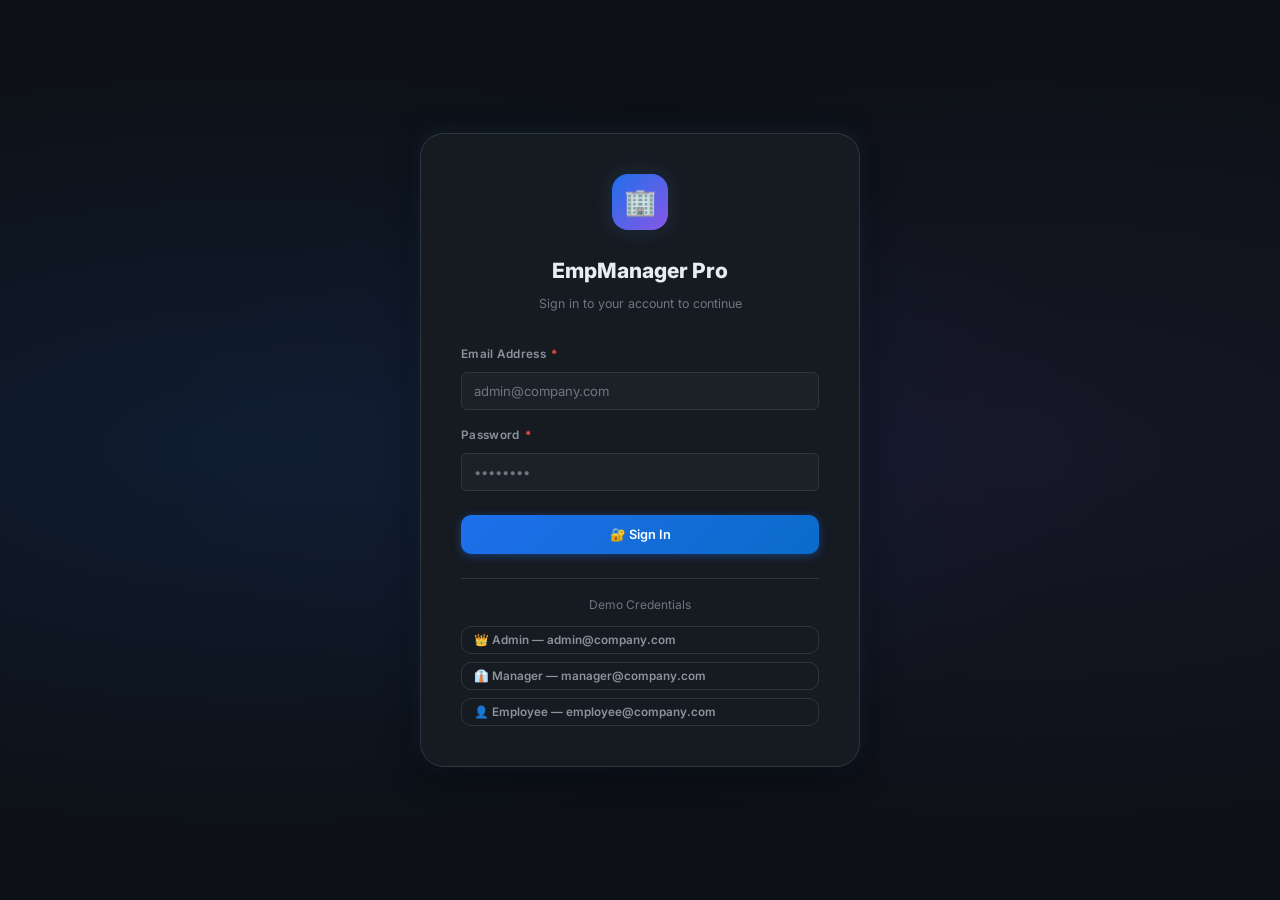
==== frontend/index.html @ c2173268 "feat: complete Employee Management System full-stack solution" ====
<!DOCTYPE html>
<html lang="en">
<head>
  <meta charset="UTF-8">
  <meta name="viewport" content="width=device-width, initial-scale=1.0">
  <title>Dashboard — EmpManager Pro</title>
  <meta name="description" content="EmpManager Pro Dashboard — Employee statistics and quick actions.">
  <link rel="stylesheet" href="css/style.css">
</head>
<body>
<div class="app-shell">

  <!-- ── Sidebar ───────────────────────────────────────────────── -->
  <aside class="sidebar" id="sidebar">
    <div class="sidebar-brand">
      <div class="brand-icon">🏢</div>
      <div class="brand-text">
        <div class="brand-name">EmpManager Pro</div>
        <div class="brand-sub">Management System</div>
      </div>
    </div>

    <nav class="sidebar-nav">
      <div class="nav-section-label">Main</div>
      <a class="nav-item" data-page="dashboard" href="index.html">
        <span class="nav-icon">📊</span> Dashboard
      </a>
      <a class="nav-item" data-page="employees" href="employees.html">
        <span class="nav-icon">👥</span> Employees
      </a>
      <a class="nav-item manager-only" data-page="transfers" href="transfers.html">
        <span class="nav-icon">🔄</span> Transfers
      </a>
    </nav>

    <div class="sidebar-footer">
      <div class="user-card">
        <div class="user-avatar" id="sidebar-avatar">A</div>
        <div class="user-info">
          <div class="user-name" id="sidebar-user-name">Loading…</div>
          <div class="user-role" id="sidebar-user-role">—</div>
        </div>
        <button class="btn-logout" onclick="Auth.logout()" title="Logout">⏻</button>
      </div>
    </div>
  </aside>

  <!-- ── Main ──────────────────────────────────────────────────── -->
  <main class="main-content">
    <header class="topbar">
      <div>
        <div class="topbar-title">Dashboard</div>
        <div class="topbar-breadcrumb">Welcome back</div>
      </div>
      <div class="topbar-search">
        <span class="search-icon">🔍</span>
        <input type="search" id="topbar-search-input" placeholder="Quick search employees…"
               onkeypress="if(event.key==='Enter'){window.location.href='employees.html?q='+this.value}">
      </div>
    </header>

    <div class="page-content">
      <div class="page-header">
        <div>
          <h1>Welcome to EmpManager Pro</h1>
          <div class="subtitle" id="dash-welcome-sub">Overview of your workforce</div>
        </div>
        <a href="employees.html" class="btn btn-primary manager-only" id="btn-add-from-dash">
          ➕ Add Employee
        </a>
      </div>

      <!-- Stats -->
      <div class="stats-grid" id="stats-grid">
        <div class="stat-card">
          <div class="stat-icon blue">👥</div>
          <div class="stat-info">
            <div class="stat-value" id="ds-total">—</div>
            <div class="stat-label">Total Employees</div>
          </div>
        </div>
        <div class="stat-card">
          <div class="stat-icon green">✅</div>
          <div class="stat-info">
            <div class="stat-value" id="ds-active">—</div>
            <div class="stat-label">Active</div>
          </div>
        </div>
        <div class="stat-card">
          <div class="stat-icon orange">⛔</div>
          <div class="stat-info">
            <div class="stat-value" id="ds-inactive">—</div>
            <div class="stat-label">Inactive</div>
          </div>
        </div>
        <div class="stat-card">
          <div class="stat-icon purple">🏢</div>
          <div class="stat-info">
            <div class="stat-value" id="ds-depts">—</div>
            <div class="stat-label">Departments</div>
          </div>
        </div>
      </div>

      <!-- Quick Actions -->
      <div class="card mt-6">
        <div class="card-header"><h2>🚀 Quick Actions</h2></div>
        <div class="card-body">
          <div style="display:flex;gap:12px;flex-wrap:wrap">
            <a href="employees.html" class="btn btn-outline">👥 View All Employees</a>
            <a href="employees.html" class="btn btn-outline manager-only">➕ Add Employee</a>
            <a href="transfers.html" class="btn btn-outline manager-only">🔄 Department Transfers</a>
          </div>
        </div>
      </div>

      <!-- Recent employees -->
      <div class="card mt-6">
        <div class="card-header">
          <h2>🕐 Recent Employees</h2>
          <a href="employees.html" class="btn btn-ghost btn-sm">View All →</a>
        </div>
        <div class="table-wrapper">
          <table>
            <thead>
              <tr>
                <th>Code</th><th>Name</th><th>Department</th><th>Role</th><th>Status</th>
              </tr>
            </thead>
            <tbody id="recent-tbody">
              <tr><td colspan="5"><div class="empty-state"><div class="spinner"></div></div></td></tr>
            </tbody>
          </table>
        </div>
      </div>
    </div>
  </main>
</div>

<script src="js/config.js"></script>
<script src="js/auth.js"></script>
<script src="js/api.js"></script>
<script src="js/utils.js"></script>
<script>
  Auth.requireAuth();
  renderSidebarUser();
  setActiveNav('dashboard');

  // Hide manager-only elements
  if (!Auth.isManager()) qsa('.manager-only').forEach(el => el.classList.add('hidden'));

  const user = Auth.getUser();
  const sub  = document.getElementById('dash-welcome-sub');
  if (sub && user) sub.textContent = `Logged in as ${user.role} · ${user.email}`;

  async function loadDashboard() {
    try {
      const [totalRes, activeRes, inactiveRes, deptsRes] = await Promise.all([
        EmployeeApi.getAll({ pageSize: 5, pageNumber: 1, sortBy: 'EmployeeId', sortDirection: 'DESC' }),
        EmployeeApi.getAll({ pageSize: 1, pageNumber: 1, status: 'Active' }),
        EmployeeApi.getAll({ pageSize: 1, pageNumber: 1, status: 'Inactive' }),
        DeptApi.getAll(),
      ]);

      document.getElementById('ds-total').textContent   = totalRes.data.totalCount;
      document.getElementById('ds-active').textContent  = activeRes.data.totalCount;
      document.getElementById('ds-inactive').textContent= inactiveRes.data.totalCount;
      document.getElementById('ds-depts').textContent   = deptsRes.data.length;

      const tbody = document.getElementById('recent-tbody');
      tbody.innerHTML = totalRes.data.data.map(e => `
        <tr>
          <td><span class="emp-code-link" onclick="window.location='employees.html'">${e.employeeCode}</span></td>
          <td class="fw-600">${e.fullName}</td>
          <td>${e.departmentName}</td>
          <td>${e.roleName}</td>
          <td><span class="badge badge-${e.employeeStatus.toLowerCase()}"><span class="badge-dot"></span>${e.employeeStatus}</span></td>
        </tr>`).join('') || '<tr><td colspan="5"><div class="empty-state"><p>No employees found</p></div></td></tr>';
    } catch (err) {
      Toast.error('Dashboard load failed', err.message);
    }
  }

  loadDashboard();
</script>
</body>
</html>
---- frontend/css/style.css ----
/* ============================================================
   Employee Management System — Design System CSS
   ============================================================ */

@import url('https://fonts.googleapis.com/css2?family=Inter:wght@300;400;500;600;700;800&display=swap');

/* ─── CSS Custom Properties ──────────────────────────────── */
:root {
  /* Colors */
  --clr-bg:          #0d1117;
  --clr-surface:     #161b22;
  --clr-surface-2:   #1c2128;
  --clr-surface-3:   #21262d;
  --clr-border:      #30363d;
  --clr-border-2:    #3d444d;

  --clr-primary:     #58a6ff;
  --clr-primary-dim: #1f6feb;
  --clr-primary-bg:  #0d2c57;

  --clr-accent:      #bc8cff;
  --clr-accent-dim:  #8957e5;

  --clr-success:     #3fb950;
  --clr-success-bg:  #0d3320;
  --clr-warning:     #d29922;
  --clr-warning-bg:  #341a00;
  --clr-danger:      #f85149;
  --clr-danger-bg:   #3a0e0e;
  --clr-info:        #79c0ff;

  --clr-text-1:      #e6edf3;
  --clr-text-2:      #8b949e;
  --clr-text-3:      #6e7681;

  /* Sidebar */
  --sidebar-w: 260px;

  /* Spacing */
  --sp-1: 4px; --sp-2: 8px; --sp-3: 12px; --sp-4: 16px;
  --sp-5: 20px; --sp-6: 24px; --sp-8: 32px; --sp-10: 40px;

  /* Border radius */
  --r-sm: 6px; --r-md: 10px; --r-lg: 16px; --r-xl: 24px;

  /* Shadows */
  --shadow-sm: 0 1px 3px rgba(0,0,0,.4);
  --shadow-md: 0 4px 12px rgba(0,0,0,.5);
  --shadow-lg: 0 8px 32px rgba(0,0,0,.6);
  --shadow-glow-primary: 0 0 20px rgba(88,166,255,.15);
  --shadow-glow-accent:  0 0 20px rgba(188,140,255,.15);

  /* Transitions */
  --t-fast:   150ms ease;
  --t-normal: 250ms ease;
  --t-slow:   400ms cubic-bezier(.4,0,.2,1);
}

/* ─── Reset ──────────────────────────────────────────────── */
*, *::before, *::after { box-sizing: border-box; margin: 0; padding: 0; }

html { font-size: 15px; scroll-behavior: smooth; }

body {
  font-family: 'Inter', system-ui, sans-serif;
  background: var(--clr-bg);
  color: var(--clr-text-1);
  line-height: 1.6;
  -webkit-font-smoothing: antialiased;
  min-height: 100vh;
}

a { color: var(--clr-primary); text-decoration: none; transition: color var(--t-fast); }
a:hover { color: var(--clr-info); }

button { font-family: inherit; cursor: pointer; border: none; outline: none; }

input, select, textarea {
  font-family: inherit;
  font-size: 0.9rem;
  outline: none;
  border: none;
}

img { max-width: 100%; display: block; }

/* ─── Scrollbar ───────────────────────────────────────────── */
::-webkit-scrollbar { width: 6px; height: 6px; }
::-webkit-scrollbar-track { background: var(--clr-surface); }
::-webkit-scrollbar-thumb { background: var(--clr-border-2); border-radius: 99px; }
::-webkit-scrollbar-thumb:hover { background: var(--clr-text-3); }

/* ─── App Shell ───────────────────────────────────────────── */
.app-shell {
  display: flex;
  min-height: 100vh;
}

/* ─── Sidebar ─────────────────────────────────────────────── */
.sidebar {
  width: var(--sidebar-w);
  background: var(--clr-surface);
  border-right: 1px solid var(--clr-border);
  display: flex;
  flex-direction: column;
  position: fixed;
  top: 0; left: 0;
  height: 100vh;
  z-index: 100;
  transition: transform var(--t-slow);
  overflow-y: auto;
}

.sidebar-brand {
  padding: var(--sp-6);
  border-bottom: 1px solid var(--clr-border);
  display: flex;
  align-items: center;
  gap: var(--sp-3);
}

.sidebar-brand .brand-icon {
  width: 40px; height: 40px;
  background: linear-gradient(135deg, var(--clr-primary-dim), var(--clr-accent-dim));
  border-radius: var(--r-md);
  display: grid; place-items: center;
  font-size: 1.25rem;
  flex-shrink: 0;
  box-shadow: var(--shadow-glow-primary);
}

.sidebar-brand .brand-text { line-height: 1.2; }
.sidebar-brand .brand-name {
  font-weight: 700; font-size: 0.95rem;
  color: var(--clr-text-1);
}
.sidebar-brand .brand-sub {
  font-size: 0.7rem; color: var(--clr-text-3);
  letter-spacing: .5px; text-transform: uppercase;
}

.sidebar-nav { flex: 1; padding: var(--sp-4) 0; }

.nav-section-label {
  padding: var(--sp-3) var(--sp-6) var(--sp-2);
  font-size: 0.65rem;
  font-weight: 600;
  letter-spacing: 1px;
  text-transform: uppercase;
  color: var(--clr-text-3);
}

.nav-item {
  display: flex;
  align-items: center;
  gap: var(--sp-3);
  padding: var(--sp-3) var(--sp-6);
  color: var(--clr-text-2);
  font-size: 0.875rem;
  font-weight: 500;
  transition: all var(--t-fast);
  cursor: pointer;
  position: relative;
  border-radius: 0;
}

.nav-item:hover {
  color: var(--clr-text-1);
  background: var(--clr-surface-2);
}

.nav-item.active {
  color: var(--clr-primary);
  background: var(--clr-primary-bg);
}

.nav-item.active::before {
  content: '';
  position: absolute;
  left: 0; top: 0; bottom: 0;
  width: 3px;
  background: var(--clr-primary);
  border-radius: 0 3px 3px 0;
}

.nav-item .nav-icon { font-size: 1.1rem; width: 20px; text-align: center; flex-shrink: 0; }
.nav-badge {
  margin-left: auto;
  background: var(--clr-primary-dim);
  color: #fff;
  font-size: 0.65rem;
  font-weight: 600;
  padding: 2px 7px;
  border-radius: 99px;
}

.sidebar-footer {
  padding: var(--sp-4) var(--sp-6);
  border-top: 1px solid var(--clr-border);
}

.user-card {
  display: flex;
  align-items: center;
  gap: var(--sp-3);
}

.user-avatar {
  width: 36px; height: 36px;
  border-radius: 50%;
  background: linear-gradient(135deg, var(--clr-accent-dim), var(--clr-primary-dim));
  display: grid; place-items: center;
  font-size: 0.8rem;
  font-weight: 700;
  color: #fff;
  flex-shrink: 0;
}

.user-info { flex: 1; min-width: 0; }
.user-name { font-size: 0.8rem; font-weight: 600; color: var(--clr-text-1); white-space: nowrap; overflow: hidden; text-overflow: ellipsis; }
.user-role { font-size: 0.7rem; color: var(--clr-text-3); }

.btn-logout {
  background: none;
  color: var(--clr-text-3);
  font-size: 1rem;
  padding: var(--sp-1);
  border-radius: var(--r-sm);
  transition: color var(--t-fast);
}
.btn-logout:hover { color: var(--clr-danger); }

/* ─── Main Content ────────────────────────────────────────── */
.main-content {
  margin-left: var(--sidebar-w);
  flex: 1;
  display: flex;
  flex-direction: column;
  min-height: 100vh;
}

.topbar {
  height: 60px;
  background: var(--clr-surface);
  border-bottom: 1px solid var(--clr-border);
  display: flex;
  align-items: center;
  padding: 0 var(--sp-6);
  gap: var(--sp-4);
  position: sticky;
  top: 0;
  z-index: 50;
}

.topbar-title { font-size: 1rem; font-weight: 600; color: var(--clr-text-1); }
.topbar-breadcrumb { font-size: 0.8rem; color: var(--clr-text-3); margin-top: 1px; }

.topbar-search {
  flex: 1;
  max-width: 400px;
  margin-left: auto;
  position: relative;
}

.topbar-search input {
  width: 100%;
  background: var(--clr-surface-2);
  border: 1px solid var(--clr-border);
  color: var(--clr-text-1);
  border-radius: var(--r-lg);
  padding: 8px 16px 8px 38px;
  font-size: 0.85rem;
  transition: border-color var(--t-fast), box-shadow var(--t-fast);
}

.topbar-search input:focus {
  border-color: var(--clr-primary-dim);
  box-shadow: 0 0 0 3px rgba(88,166,255,.15);
}

.topbar-search .search-icon {
  position: absolute;
  left: 12px; top: 50%;
  transform: translateY(-50%);
  color: var(--clr-text-3);
  font-size: 0.9rem;
  pointer-events: none;
}

.page-content {
  padding: var(--sp-6);
  flex: 1;
}

/* ─── Page Header ─────────────────────────────────────────── */
.page-header {
  display: flex;
  align-items: center;
  justify-content: space-between;
  margin-bottom: var(--sp-6);
  flex-wrap: wrap;
  gap: var(--sp-4);
}

.page-header h1 {
  font-size: 1.5rem;
  font-weight: 700;
  background: linear-gradient(135deg, var(--clr-text-1), var(--clr-primary));
  -webkit-background-clip: text;
  -webkit-text-fill-color: transparent;
  background-clip: text;
}

.page-header .subtitle { font-size: 0.85rem; color: var(--clr-text-3); margin-top: 2px; }

/* ─── Buttons ─────────────────────────────────────────────── */
.btn {
  display: inline-flex;
  align-items: center;
  gap: var(--sp-2);
  padding: 9px 18px;
  border-radius: var(--r-md);
  font-size: 0.85rem;
  font-weight: 600;
  transition: all var(--t-fast);
  white-space: nowrap;
}

.btn-primary {
  background: linear-gradient(135deg, var(--clr-primary-dim), #0a6bc9);
  color: #fff;
  box-shadow: 0 2px 8px rgba(31,111,235,.4);
}
.btn-primary:hover {
  background: linear-gradient(135deg, #4f9ff0, var(--clr-primary-dim));
  box-shadow: 0 4px 16px rgba(31,111,235,.5);
  transform: translateY(-1px);
}

.btn-success {
  background: linear-gradient(135deg, #2ea043, #1a7431);
  color: #fff;
  box-shadow: 0 2px 8px rgba(46,160,67,.4);
}
.btn-success:hover { transform: translateY(-1px); box-shadow: 0 4px 16px rgba(46,160,67,.5); }

.btn-danger {
  background: linear-gradient(135deg, #da3633, #b22a27);
  color: #fff;
  box-shadow: 0 2px 8px rgba(218,54,51,.3);
}
.btn-danger:hover { transform: translateY(-1px); box-shadow: 0 4px 16px rgba(218,54,51,.5); }

.btn-outline {
  background: transparent;
  color: var(--clr-text-2);
  border: 1px solid var(--clr-border);
}
.btn-outline:hover {
  border-color: var(--clr-border-2);
  color: var(--clr-text-1);
  background: var(--clr-surface-2);
}

.btn-ghost {
  background: transparent;
  color: var(--clr-primary);
  padding: 6px 12px;
}
.btn-ghost:hover { background: var(--clr-primary-bg); }

.btn-sm { padding: 6px 12px; font-size: 0.78rem; }
.btn-icon { padding: 8px; width: 36px; height: 36px; justify-content: center; }

/* ─── Cards ───────────────────────────────────────────────── */
.card {
  background: var(--clr-surface);
  border: 1px solid var(--clr-border);
  border-radius: var(--r-lg);
  overflow: hidden;
}

.card-header {
  padding: var(--sp-4) var(--sp-6);
  border-bottom: 1px solid var(--clr-border);
  display: flex;
  align-items: center;
  justify-content: space-between;
  gap: var(--sp-4);
  flex-wrap: wrap;
}

.card-header h2 {
  font-size: 1rem;
  font-weight: 600;
  color: var(--clr-text-1);
  display: flex;
  align-items: center;
  gap: var(--sp-2);
}

.card-body { padding: var(--sp-6); }

/* ─── Stats Grid ──────────────────────────────────────────── */
.stats-grid {
  display: grid;
  grid-template-columns: repeat(auto-fit, minmax(200px, 1fr));
  gap: var(--sp-4);
  margin-bottom: var(--sp-6);
}

.stat-card {
  background: var(--clr-surface);
  border: 1px solid var(--clr-border);
  border-radius: var(--r-lg);
  padding: var(--sp-5);
  display: flex;
  align-items: center;
  gap: var(--sp-4);
  transition: border-color var(--t-fast), box-shadow var(--t-fast);
  cursor: default;
}

.stat-card:hover {
  border-color: var(--clr-border-2);
  box-shadow: var(--shadow-md);
}

.stat-icon {
  width: 48px; height: 48px;
  border-radius: var(--r-md);
  display: grid; place-items: center;
  font-size: 1.4rem;
  flex-shrink: 0;
}

.stat-icon.blue  { background: var(--clr-primary-bg); color: var(--clr-primary); }
.stat-icon.green { background: var(--clr-success-bg); color: var(--clr-success); }
.stat-icon.purple{ background: #1d0f45; color: var(--clr-accent); }
.stat-icon.orange{ background: var(--clr-warning-bg); color: var(--clr-warning); }

.stat-info .stat-value {
  font-size: 1.75rem;
  font-weight: 800;
  color: var(--clr-text-1);
  line-height: 1;
}

.stat-info .stat-label {
  font-size: 0.78rem;
  color: var(--clr-text-3);
  margin-top: var(--sp-1);
}

/* ─── Filter Row ──────────────────────────────────────────── */
.filter-row {
  display: flex;
  gap: var(--sp-3);
  flex-wrap: wrap;
  align-items: flex-end;
  padding: var(--sp-4) var(--sp-6);
  background: var(--clr-surface-2);
  border-bottom: 1px solid var(--clr-border);
}

.filter-group {
  display: flex;
  flex-direction: column;
  gap: var(--sp-1);
  min-width: 140px;
  flex: 1;
}

.filter-group label {
  font-size: 0.72rem;
  font-weight: 600;
  color: var(--clr-text-3);
  text-transform: uppercase;
  letter-spacing: .5px;
}

.filter-select, .filter-input {
  background: var(--clr-surface);
  border: 1px solid var(--clr-border);
  color: var(--clr-text-1);
  border-radius: var(--r-sm);
  padding: 7px 10px;
  font-size: 0.83rem;
  transition: border-color var(--t-fast), box-shadow var(--t-fast);
  width: 100%;
}

.filter-select:focus, .filter-input:focus {
  border-color: var(--clr-primary-dim);
  box-shadow: 0 0 0 3px rgba(88,166,255,.1);
}

.filter-select option { background: var(--clr-surface-2); }

/* ─── Table ───────────────────────────────────────────────── */
.table-wrapper { overflow-x: auto; }

table {
  width: 100%;
  border-collapse: collapse;
  font-size: 0.85rem;
}

thead th {
  padding: var(--sp-3) var(--sp-4);
  text-align: left;
  font-size: 0.72rem;
  font-weight: 600;
  letter-spacing: .5px;
  text-transform: uppercase;
  color: var(--clr-text-3);
  border-bottom: 1px solid var(--clr-border);
  white-space: nowrap;
  user-select: none;
}

thead th.sortable { cursor: pointer; }
thead th.sortable:hover { color: var(--clr-text-1); }
thead th .sort-icon { margin-left: 4px; opacity: .4; }
thead th.sort-asc .sort-icon, thead th.sort-desc .sort-icon { opacity: 1; color: var(--clr-primary); }

tbody tr {
  border-bottom: 1px solid var(--clr-border);
  transition: background var(--t-fast);
}

tbody tr:hover { background: var(--clr-surface-2); }
tbody tr:last-child { border-bottom: none; }

tbody td {
  padding: var(--sp-3) var(--sp-4);
  color: var(--clr-text-1);
  vertical-align: middle;
}

.emp-code-link {
  font-family: 'JetBrains Mono', 'Fira Code', monospace;
  font-size: 0.8rem;
  font-weight: 600;
  color: var(--clr-primary);
  cursor: pointer;
  transition: color var(--t-fast);
}
.emp-code-link:hover { color: var(--clr-info); text-decoration: underline; }

/* ─── Badges ──────────────────────────────────────────────── */
.badge {
  display: inline-flex;
  align-items: center;
  gap: 5px;
  padding: 3px 10px;
  border-radius: 99px;
  font-size: 0.72rem;
  font-weight: 600;
  white-space: nowrap;
}

.badge-active   { background: var(--clr-success-bg); color: var(--clr-success); }
.badge-inactive { background: var(--clr-danger-bg);  color: var(--clr-danger); }
.badge-dot { width: 6px; height: 6px; border-radius: 50%; background: currentColor; }

/* ─── Action Buttons (table) ─────────────────────────────── */
.action-group { display: flex; gap: var(--sp-1); }

.action-btn {
  width: 30px; height: 30px;
  border-radius: var(--r-sm);
  display: grid; place-items: center;
  font-size: 0.85rem;
  background: var(--clr-surface-2);
  color: var(--clr-text-2);
  border: 1px solid var(--clr-border);
  transition: all var(--t-fast);
}

.action-btn:hover { border-color: var(--clr-border-2); color: var(--clr-text-1); }
.action-btn.view:hover   { color: var(--clr-primary); background: var(--clr-primary-bg); border-color: var(--clr-primary-dim); }
.action-btn.edit:hover   { color: var(--clr-warning); background: var(--clr-warning-bg); border-color: var(--clr-warning); }
.action-btn.delete:hover { color: var(--clr-danger);  background: var(--clr-danger-bg);  border-color: var(--clr-danger); }
.action-btn.transfer:hover { color: var(--clr-accent); background: #1d0f45; border-color: var(--clr-accent-dim); }

/* ─── Pagination ──────────────────────────────────────────── */
.pagination-row {
  display: flex;
  align-items: center;
  justify-content: space-between;
  padding: var(--sp-4) var(--sp-6);
  border-top: 1px solid var(--clr-border);
  flex-wrap: wrap;
  gap: var(--sp-3);
}

.pagination-info { font-size: 0.8rem; color: var(--clr-text-3); }

.pagination-controls { display: flex; align-items: center; gap: var(--sp-2); }

.page-btn {
  min-width: 32px; height: 32px;
  border-radius: var(--r-sm);
  background: var(--clr-surface-2);
  border: 1px solid var(--clr-border);
  color: var(--clr-text-2);
  font-size: 0.82rem;
  font-weight: 500;
  display: grid; place-items: center;
  transition: all var(--t-fast);
}
.page-btn:hover { border-color: var(--clr-border-2); color: var(--clr-text-1); }
.page-btn.active {
  background: var(--clr-primary-bg);
  border-color: var(--clr-primary-dim);
  color: var(--clr-primary);
  font-weight: 700;
}
.page-btn:disabled { opacity: .4; cursor: not-allowed; }

.page-size-select {
  background: var(--clr-surface-2);
  border: 1px solid var(--clr-border);
  color: var(--clr-text-1);
  border-radius: var(--r-sm);
  padding: 5px 8px;
  font-size: 0.82rem;
}

/* ─── Modal / Drawer ─────────────────────────────────────── */
.modal-overlay {
  position: fixed; inset: 0;
  background: rgba(0,0,0,.75);
  backdrop-filter: blur(4px);
  z-index: 200;
  display: grid;
  place-items: center;
  padding: var(--sp-4);
  opacity: 0;
  pointer-events: none;
  transition: opacity var(--t-normal);
}
.modal-overlay.open { opacity: 1; pointer-events: all; }

.modal {
  background: var(--clr-surface);
  border: 1px solid var(--clr-border);
  border-radius: var(--r-xl);
  width: 100%;
  max-width: 760px;
  max-height: 90vh;
  overflow-y: auto;
  box-shadow: var(--shadow-lg);
  transform: translateY(20px) scale(.97);
  transition: transform var(--t-normal);
}
.modal-overlay.open .modal { transform: translateY(0) scale(1); }

.modal-header {
  padding: var(--sp-5) var(--sp-6);
  border-bottom: 1px solid var(--clr-border);
  display: flex;
  align-items: center;
  justify-content: space-between;
  gap: var(--sp-4);
  position: sticky; top: 0;
  background: var(--clr-surface);
  z-index: 1;
}
.modal-header h3 {
  font-size: 1.05rem;
  font-weight: 700;
  display: flex; align-items: center; gap: var(--sp-3);
}

.modal-close {
  width: 32px; height: 32px;
  border-radius: var(--r-sm);
  background: var(--clr-surface-2);
  color: var(--clr-text-3);
  font-size: 1.1rem;
  display: grid; place-items: center;
  transition: all var(--t-fast);
  border: 1px solid transparent;
}
.modal-close:hover { background: var(--clr-danger-bg); color: var(--clr-danger); border-color: var(--clr-danger); }

.modal-body { padding: var(--sp-6); }
.modal-footer {
  padding: var(--sp-4) var(--sp-6);
  border-top: 1px solid var(--clr-border);
  display: flex;
  justify-content: flex-end;
  gap: var(--sp-3);
}

/* ─── Form ────────────────────────────────────────────────── */
.form-grid {
  display: grid;
  grid-template-columns: repeat(auto-fill, minmax(260px, 1fr));
  gap: var(--sp-5);
}

.form-group {
  display: flex;
  flex-direction: column;
  gap: var(--sp-2);
}

.form-group.full { grid-column: 1 / -1; }

.form-label {
  font-size: 0.78rem;
  font-weight: 600;
  color: var(--clr-text-2);
  letter-spacing: .3px;
}
.form-label .req { color: var(--clr-danger); margin-left: 2px; }

.form-control {
  background: var(--clr-surface-2);
  border: 1px solid var(--clr-border);
  color: var(--clr-text-1);
  border-radius: var(--r-sm);
  padding: 10px 12px;
  font-size: 0.875rem;
  width: 100%;
  transition: border-color var(--t-fast), box-shadow var(--t-fast);
}

.form-control::placeholder { color: var(--clr-text-3); }

.form-control:focus {
  border-color: var(--clr-primary-dim);
  box-shadow: 0 0 0 3px rgba(88,166,255,.15);
}

.form-control.error {
  border-color: var(--clr-danger);
  box-shadow: 0 0 0 3px rgba(248,81,73,.12);
}

.form-select {
  background: var(--clr-surface-2);
  border: 1px solid var(--clr-border);
  color: var(--clr-text-1);
  border-radius: var(--r-sm);
  padding: 10px 12px;
  font-size: 0.875rem;
  width: 100%;
  appearance: none;
  background-image: url("data:image/svg+xml,%3Csvg xmlns='http://www.w3.org/2000/svg' width='12' height='12' viewBox='0 0 12 12'%3E%3Cpath fill='%238b949e' d='M6 8L1 3h10z'/%3E%3C/svg%3E");
  background-repeat: no-repeat;
  background-position: right 12px center;
  transition: border-color var(--t-fast), box-shadow var(--t-fast);
  cursor: pointer;
}

.form-select:focus {
  border-color: var(--clr-primary-dim);
  box-shadow: 0 0 0 3px rgba(88,166,255,.15);
}

.form-select option { background: var(--clr-surface-2); }

.form-error {
  font-size: 0.72rem;
  color: var(--clr-danger);
  display: flex;
  align-items: center;
  gap: 4px;
}

.form-hint {
  font-size: 0.72rem;
  color: var(--clr-text-3);
}

.form-section-title {
  font-size: 0.8rem;
  font-weight: 700;
  text-transform: uppercase;
  letter-spacing: .8px;
  color: var(--clr-text-3);
  grid-column: 1 / -1;
  padding-bottom: var(--sp-2);
  border-bottom: 1px solid var(--clr-border);
  margin-top: var(--sp-2);
  display: flex;
  align-items: center;
  gap: var(--sp-2);
}

/* ─── Detail View ─────────────────────────────────────────── */
.detail-grid {
  display: grid;
  grid-template-columns: repeat(auto-fill, minmax(230px, 1fr));
  gap: var(--sp-5);
}

.detail-field { display: flex; flex-direction: column; gap: 4px; }
.detail-label {
  font-size: 0.7rem;
  font-weight: 600;
  letter-spacing: .5px;
  text-transform: uppercase;
  color: var(--clr-text-3);
}
.detail-value {
  font-size: 0.9rem;
  color: var(--clr-text-1);
  font-weight: 500;
}

.detail-header {
  display: flex;
  align-items: center;
  gap: var(--sp-4);
  padding: var(--sp-6);
  background: linear-gradient(135deg, var(--clr-primary-bg), var(--clr-surface-2));
  border-bottom: 1px solid var(--clr-border);
  border-radius: var(--r-xl) var(--r-xl) 0 0;
}

.detail-avatar {
  width: 72px; height: 72px;
  border-radius: 50%;
  background: linear-gradient(135deg, var(--clr-accent-dim), var(--clr-primary-dim));
  display: grid; place-items: center;
  font-size: 1.6rem;
  font-weight: 700;
  color: #fff;
  flex-shrink: 0;
  box-shadow: 0 0 0 4px rgba(88,166,255,.2), var(--shadow-md);
}

.detail-meta { flex: 1; }
.detail-emp-name { font-size: 1.3rem; font-weight: 700; color: var(--clr-text-1); }
.detail-emp-code {
  font-family: 'JetBrains Mono', monospace;
  font-size: 0.85rem;
  color: var(--clr-primary);
  margin-top: 4px;
}
.detail-emp-role { font-size: 0.82rem; color: var(--clr-text-3); margin-top: 2px; }

/* ─── Transfer History Table ─────────────────────────────── */
.history-row { display: flex; flex-direction: column; gap: var(--sp-1); }
.history-arrow { color: var(--clr-text-3); font-size: 0.75rem; }

/* ─── Toast ───────────────────────────────────────────────── */
.toast-container {
  position: fixed;
  bottom: var(--sp-6);
  right: var(--sp-6);
  z-index: 9999;
  display: flex;
  flex-direction: column;
  gap: var(--sp-3);
  pointer-events: none;
}

.toast {
  background: var(--clr-surface);
  border: 1px solid var(--clr-border);
  border-radius: var(--r-md);
  padding: var(--sp-3) var(--sp-4);
  min-width: 280px;
  max-width: 380px;
  display: flex;
  align-items: flex-start;
  gap: var(--sp-3);
  box-shadow: var(--shadow-lg);
  pointer-events: all;
  animation: slideInRight .3s ease forwards;
}

@keyframes slideInRight {
  from { opacity: 0; transform: translateX(20px); }
  to   { opacity: 1; transform: translateX(0); }
}

.toast.removing { animation: slideOutRight .3s ease forwards; }

@keyframes slideOutRight {
  from { opacity: 1; transform: translateX(0); }
  to   { opacity: 0; transform: translateX(20px); }
}

.toast-icon { font-size: 1.1rem; flex-shrink: 0; margin-top: 1px; }
.toast-content { flex: 1; }
.toast-title { font-size: 0.85rem; font-weight: 600; color: var(--clr-text-1); }
.toast-msg { font-size: 0.78rem; color: var(--clr-text-3); margin-top: 2px; }
.toast-close { color: var(--clr-text-3); font-size: 1rem; cursor: pointer; transition: color var(--t-fast); }
.toast-close:hover { color: var(--clr-text-1); }

.toast.success { border-color: var(--clr-success); }
.toast.success .toast-icon { color: var(--clr-success); }
.toast.error   { border-color: var(--clr-danger); }
.toast.error   .toast-icon { color: var(--clr-danger); }
.toast.warning { border-color: var(--clr-warning); }
.toast.warning .toast-icon { color: var(--clr-warning); }
.toast.info    { border-color: var(--clr-info); }
.toast.info    .toast-icon { color: var(--clr-info); }

/* ─── Empty State ─────────────────────────────────────────── */
.empty-state {
  padding: var(--sp-10);
  text-align: center;
  color: var(--clr-text-3);
}
.empty-state .empty-icon { font-size: 3rem; margin-bottom: var(--sp-4); opacity: .4; }
.empty-state h3 { font-size: 1rem; color: var(--clr-text-2); margin-bottom: var(--sp-2); }
.empty-state p { font-size: 0.85rem; }

/* ─── Loading Spinner ─────────────────────────────────────── */
.spinner {
  width: 36px; height: 36px;
  border: 3px solid var(--clr-border);
  border-top-color: var(--clr-primary);
  border-radius: 50%;
  animation: spin .7s linear infinite;
  margin: auto;
}
@keyframes spin { to { transform: rotate(360deg); } }

.loading-overlay {
  position: absolute; inset: 0;
  background: rgba(13,17,23,.7);
  display: grid; place-items: center;
  border-radius: inherit;
  z-index: 10;
}

/* ─── Auth / Login Page ───────────────────────────────────── */
.login-page {
  min-height: 100vh;
  display: grid;
  place-items: center;
  background: radial-gradient(ellipse at 20% 50%, rgba(31,111,235,.12) 0%, transparent 60%),
              radial-gradient(ellipse at 80% 50%, rgba(137,87,229,.08) 0%, transparent 60%),
              var(--clr-bg);
  padding: var(--sp-6);
}

.login-card {
  background: var(--clr-surface);
  border: 1px solid var(--clr-border);
  border-radius: var(--r-xl);
  padding: var(--sp-10);
  width: 100%;
  max-width: 440px;
  box-shadow: var(--shadow-lg), var(--shadow-glow-primary);
  animation: fadeInUp .5s ease forwards;
}

@keyframes fadeInUp {
  from { opacity: 0; transform: translateY(24px); }
  to   { opacity: 1; transform: translateY(0); }
}

.login-logo {
  width: 56px; height: 56px;
  background: linear-gradient(135deg, var(--clr-primary-dim), var(--clr-accent-dim));
  border-radius: var(--r-lg);
  display: grid; place-items: center;
  font-size: 1.75rem;
  margin: 0 auto var(--sp-6);
  box-shadow: var(--shadow-glow-primary);
}

.login-title { font-size: 1.4rem; font-weight: 800; text-align: center; margin-bottom: 6px; }
.login-sub   { font-size: 0.83rem; color: var(--clr-text-3); text-align: center; margin-bottom: var(--sp-8); }

/* ─── Salary Range ────────────────────────────────────────── */
.salary-range-group { display: flex; gap: var(--sp-2); }
.salary-range-group .filter-input { min-width: 80px; }

/* ─── Responsive ──────────────────────────────────────────── */
@media (max-width: 768px) {
  :root { --sidebar-w: 0px; }
  .sidebar { transform: translateX(-260px); }
  .sidebar.open { transform: translateX(0); width: 260px; }
  .main-content { margin-left: 0; }
  .topbar { padding: 0 var(--sp-4); }
  .page-content { padding: var(--sp-4); }
  .filter-row { flex-direction: column; }
  .filter-group { min-width: 100%; }
  .page-header { flex-direction: column; align-items: flex-start; }
  .stats-grid { grid-template-columns: repeat(2, 1fr); }
  .form-grid { grid-template-columns: 1fr; }
  .detail-grid { grid-template-columns: 1fr 1fr; }
}

@media (max-width: 480px) {
  .stats-grid { grid-template-columns: 1fr; }
  .detail-grid { grid-template-columns: 1fr; }
}

/* ─── Utilities ───────────────────────────────────────────── */
.d-flex { display: flex; }
.align-center { align-items: center; }
.gap-2 { gap: var(--sp-2); }
.gap-3 { gap: var(--sp-3); }
.gap-4 { gap: var(--sp-4); }
.mt-4 { margin-top: var(--sp-4); }
.mt-6 { margin-top: var(--sp-6); }
.mb-4 { margin-bottom: var(--sp-4); }
.text-muted { color: var(--clr-text-3); }
.text-sm { font-size: 0.8rem; }
.fw-600 { font-weight: 600; }
.fw-700 { font-weight: 700; }
.hidden { display: none !important; }
.w-100 { width: 100%; }

/* ─── Section Divider ─────────────────────────────────────── */
.section-divider {
  height: 1px;
  background: var(--clr-border);
  margin: var(--sp-6) 0;
}

/* ─── Confirm Dialog ─────────────────────────────────────── */
.confirm-dialog .modal { max-width: 440px; }
.confirm-icon-wrap {
  width: 60px; height: 60px;
  background: var(--clr-danger-bg);
  border-radius: 50%;
  display: grid; place-items: center;
  font-size: 1.75rem;
  margin: 0 auto var(--sp-4);
}
.confirm-dialog .modal-body { text-align: center; padding: var(--sp-8) var(--sp-6); }
.confirm-dialog h4 { font-size: 1.1rem; margin-bottom: var(--sp-3); }
.confirm-dialog p { font-size: 0.85rem; color: var(--clr-text-3); }

/* ─── Salary display ──────────────────────────────────────── */
.salary-display {
  font-family: 'JetBrains Mono', monospace;
  font-size: 0.8rem;
  color: var(--clr-success);
}
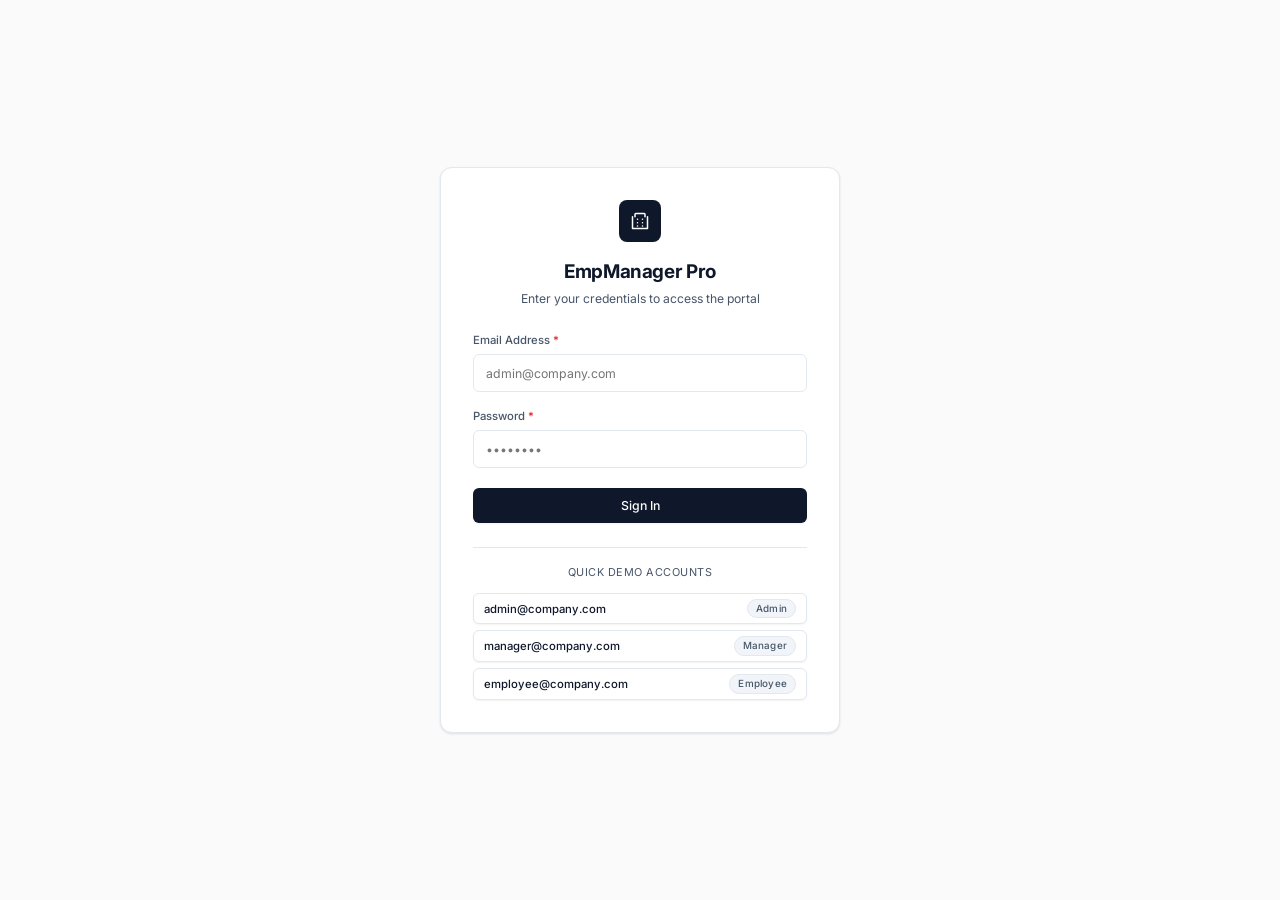
==== commit ae91d1e6: "style: modernize UI with subtle monochrome theme, humanized layout, and clean SVG icons" ====
--- a/frontend/index.html
+++ b/frontend/index.html
@@ -4,7 +4,7 @@
   <meta charset="UTF-8">
   <meta name="viewport" content="width=device-width, initial-scale=1.0">
   <title>Dashboard — EmpManager Pro</title>
-  <meta name="description" content="EmpManager Pro Dashboard — Employee statistics and quick actions.">
+  <meta name="description" content="EmpManager Pro Dashboard — Workforce statistics and quick actions.">
   <link rel="stylesheet" href="css/style.css">
 </head>
 <body>
@@ -13,23 +13,51 @@
   <!-- ── Sidebar ───────────────────────────────────────────────── -->
   <aside class="sidebar" id="sidebar">
     <div class="sidebar-brand">
-      <div class="brand-icon">🏢</div>
+      <div class="brand-icon">
+        <svg class="svg-icon" style="width:18px;height:18px" viewBox="0 0 24 24">
+          <path d="M3 21h18M3 7v14M21 7v14M6 7V4a1 1 0 0 1 1-1h10a1 1 0 0 1 1 1v3M9 10h.01M15 10h.01M9 14h.01M15 14h.01M9 18h.01M15 18h.01"/>
+        </svg>
+      </div>
       <div class="brand-text">
         <div class="brand-name">EmpManager Pro</div>
-        <div class="brand-sub">Management System</div>
+        <div class="brand-sub">Workforce Portal</div>
       </div>
     </div>
 
     <nav class="sidebar-nav">
-      <div class="nav-section-label">Main</div>
+      <div class="nav-section-label">Navigation</div>
       <a class="nav-item" data-page="dashboard" href="index.html">
-        <span class="nav-icon">📊</span> Dashboard
+        <span class="nav-icon">
+          <svg class="svg-icon" viewBox="0 0 24 24">
+            <rect width="7" height="9" x="3" y="3" rx="1"/>
+            <rect width="7" height="5" x="14" y="3" rx="1"/>
+            <rect width="7" height="9" x="14" y="12" rx="1"/>
+            <rect width="7" height="5" x="3" y="16" rx="1"/>
+          </svg>
+        </span>
+        Dashboard
       </a>
       <a class="nav-item" data-page="employees" href="employees.html">
-        <span class="nav-icon">👥</span> Employees
+        <span class="nav-icon">
+          <svg class="svg-icon" viewBox="0 0 24 24">
+            <path d="M16 21v-2a4 4 0 0 0-4-4H6a4 4 0 0 0-4 4v2"/>
+            <circle cx="9" cy="7" r="4"/>
+            <path d="M22 21v-2a4 4 0 0 0-3-3.87"/>
+            <path d="M16 3.13a4 4 0 0 1 0 7.75"/>
+          </svg>
+        </span>
+        Employees
       </a>
       <a class="nav-item manager-only" data-page="transfers" href="transfers.html">
-        <span class="nav-icon">🔄</span> Transfers
+        <span class="nav-icon">
+          <svg class="svg-icon" viewBox="0 0 24 24">
+            <path d="m16 3 4 4-4 4"/>
+            <path d="M20 7H4"/>
+            <path d="m8 21-4-4 4-4"/>
+            <path d="M4 17h16"/>
+          </svg>
+        </span>
+        Transfers
       </a>
     </nav>
 
@@ -40,7 +68,13 @@
           <div class="user-name" id="sidebar-user-name">Loading…</div>
           <div class="user-role" id="sidebar-user-role">—</div>
         </div>
-        <button class="btn-logout" onclick="Auth.logout()" title="Logout">⏻</button>
+        <button class="btn-logout" onclick="Auth.logout()" title="Sign Out">
+          <svg class="svg-icon" viewBox="0 0 24 24">
+            <path d="M9 21H5a2 2 0 0 1-2-2V5a2 2 0 0 1 2-2h4"/>
+            <polyline points="16 17 21 12 16 7"/>
+            <line x1="21" y1="12" x2="9" y2="12"/>
+          </svg>
+        </button>
       </div>
     </div>
   </aside>
@@ -50,51 +84,85 @@
     <header class="topbar">
       <div>
         <div class="topbar-title">Dashboard</div>
-        <div class="topbar-breadcrumb">Welcome back</div>
+        <div class="topbar-breadcrumb">Overview</div>
       </div>
       <div class="topbar-search">
-        <span class="search-icon">🔍</span>
+        <span class="search-icon">
+          <svg class="svg-icon" style="width:14px;height:14px" viewBox="0 0 24 24">
+            <circle cx="11" cy="11" r="8"/>
+            <line x1="21" y1="21" x2="16.65" y2="16.65"/>
+          </svg>
+        </span>
         <input type="search" id="topbar-search-input" placeholder="Quick search employees…"
-               onkeypress="if(event.key==='Enter'){window.location.href='employees.html?q='+this.value}">
+               onkeypress="if(event.key==='Enter'){window.location.href='employees.html?q='+encodeURIComponent(this.value)}">
       </div>
     </header>
 
     <div class="page-content">
       <div class="page-header">
         <div>
-          <h1>Welcome to EmpManager Pro</h1>
-          <div class="subtitle" id="dash-welcome-sub">Overview of your workforce</div>
+          <h1>Workforce Overview</h1>
+          <div class="subtitle" id="dash-welcome-sub">Key metrics across all departments</div>
         </div>
         <a href="employees.html" class="btn btn-primary manager-only" id="btn-add-from-dash">
-          ➕ Add Employee
+          <svg class="svg-icon" style="width:15px;height:15px" viewBox="0 0 24 24">
+            <line x1="12" y1="5" x2="12" y2="19"/>
+            <line x1="5" y1="12" x2="19" y2="12"/>
+          </svg>
+          Add Employee
         </a>
       </div>
 
       <!-- Stats -->
       <div class="stats-grid" id="stats-grid">
         <div class="stat-card">
-          <div class="stat-icon blue">👥</div>
+          <div class="stat-icon">
+            <svg class="svg-icon" viewBox="0 0 24 24">
+              <path d="M16 21v-2a4 4 0 0 0-4-4H6a4 4 0 0 0-4 4v2"/>
+              <circle cx="9" cy="7" r="4"/>
+              <path d="M22 21v-2a4 4 0 0 0-3-3.87"/>
+              <path d="M16 3.13a4 4 0 0 1 0 7.75"/>
+            </svg>
+          </div>
           <div class="stat-info">
             <div class="stat-value" id="ds-total">—</div>
             <div class="stat-label">Total Employees</div>
           </div>
         </div>
-        <div class="stat-card">
-          <div class="stat-icon green">✅</div>
+
+        <div class="stat-card">
+          <div class="stat-icon">
+            <svg class="svg-icon" style="color:var(--clr-success)" viewBox="0 0 24 24">
+              <path d="M22 11.08V12a10 10 0 1 1-5.93-9.14"/>
+              <polyline points="22 4 12 14.01 9 11.01"/>
+            </svg>
+          </div>
           <div class="stat-info">
             <div class="stat-value" id="ds-active">—</div>
-            <div class="stat-label">Active</div>
-          </div>
-        </div>
-        <div class="stat-card">
-          <div class="stat-icon orange">⛔</div>
+            <div class="stat-label">Active Records</div>
+          </div>
+        </div>
+
+        <div class="stat-card">
+          <div class="stat-icon">
+            <svg class="svg-icon" style="color:var(--clr-text-3)" viewBox="0 0 24 24">
+              <circle cx="12" cy="12" r="10"/>
+              <line x1="4.93" y1="4.93" x2="19.07" y2="19.07"/>
+            </svg>
+          </div>
           <div class="stat-info">
             <div class="stat-value" id="ds-inactive">—</div>
-            <div class="stat-label">Inactive</div>
-          </div>
-        </div>
-        <div class="stat-card">
-          <div class="stat-icon purple">🏢</div>
+            <div class="stat-label">Inactive Records</div>
+          </div>
+        </div>
+
+        <div class="stat-card">
+          <div class="stat-icon">
+            <svg class="svg-icon" viewBox="0 0 24 24">
+              <rect width="20" height="14" x="2" y="7" rx="2" ry="2"/>
+              <path d="M16 21V5a2 2 0 0 0-2-2h-4a2 2 0 0 0-2 2v16"/>
+            </svg>
+          </div>
           <div class="stat-info">
             <div class="stat-value" id="ds-depts">—</div>
             <div class="stat-label">Departments</div>
@@ -104,12 +172,34 @@
 
       <!-- Quick Actions -->
       <div class="card mt-6">
-        <div class="card-header"><h2>🚀 Quick Actions</h2></div>
+        <div class="card-header">
+          <h2>Quick Actions</h2>
+        </div>
         <div class="card-body">
-          <div style="display:flex;gap:12px;flex-wrap:wrap">
-            <a href="employees.html" class="btn btn-outline">👥 View All Employees</a>
-            <a href="employees.html" class="btn btn-outline manager-only">➕ Add Employee</a>
-            <a href="transfers.html" class="btn btn-outline manager-only">🔄 Department Transfers</a>
+          <div style="display:flex;gap:10px;flex-wrap:wrap">
+            <a href="employees.html" class="btn btn-outline">
+              <svg class="svg-icon" style="width:14px;height:14px" viewBox="0 0 24 24">
+                <path d="M16 21v-2a4 4 0 0 0-4-4H6a4 4 0 0 0-4 4v2"/>
+                <circle cx="9" cy="7" r="4"/>
+              </svg>
+              View Directory
+            </a>
+            <a href="employees.html" class="btn btn-outline manager-only">
+              <svg class="svg-icon" style="width:14px;height:14px" viewBox="0 0 24 24">
+                <line x1="12" y1="5" x2="12" y2="19"/>
+                <line x1="5" y1="12" x2="19" y2="12"/>
+              </svg>
+              Add New Employee
+            </a>
+            <a href="transfers.html" class="btn btn-outline manager-only">
+              <svg class="svg-icon" style="width:14px;height:14px" viewBox="0 0 24 24">
+                <path d="m16 3 4 4-4 4"/>
+                <path d="M20 7H4"/>
+                <path d="m8 21-4-4 4-4"/>
+                <path d="M4 17h16"/>
+              </svg>
+              Transfer History
+            </a>
           </div>
         </div>
       </div>
@@ -117,8 +207,8 @@
       <!-- Recent employees -->
       <div class="card mt-6">
         <div class="card-header">
-          <h2>🕐 Recent Employees</h2>
-          <a href="employees.html" class="btn btn-ghost btn-sm">View All →</a>
+          <h2>Recent Employees</h2>
+          <a href="employees.html" class="btn btn-ghost btn-sm">View All Directory →</a>
         </div>
         <div class="table-wrapper">
           <table>
--- a/frontend/css/style.css
+++ b/frontend/css/style.css
@@ -1,94 +1,150 @@
 /* ============================================================
-   Employee Management System — Design System CSS
+   Employee Management System — Modern Subtle B&W Design System
    ============================================================ */
 
-@import url('https://fonts.googleapis.com/css2?family=Inter:wght@300;400;500;600;700;800&display=swap');
+@import url('https://fonts.googleapis.com/css2?family=Inter:wght@300;400;500;600;700&display=swap');
 
 /* ─── CSS Custom Properties ──────────────────────────────── */
 :root {
-  /* Colors */
-  --clr-bg:          #0d1117;
-  --clr-surface:     #161b22;
-  --clr-surface-2:   #1c2128;
-  --clr-surface-3:   #21262d;
-  --clr-border:      #30363d;
-  --clr-border-2:    #3d444d;
-
-  --clr-primary:     #58a6ff;
-  --clr-primary-dim: #1f6feb;
-  --clr-primary-bg:  #0d2c57;
-
-  --clr-accent:      #bc8cff;
-  --clr-accent-dim:  #8957e5;
-
-  --clr-success:     #3fb950;
-  --clr-success-bg:  #0d3320;
-  --clr-warning:     #d29922;
-  --clr-warning-bg:  #341a00;
-  --clr-danger:      #f85149;
-  --clr-danger-bg:   #3a0e0e;
-  --clr-info:        #79c0ff;
-
-  --clr-text-1:      #e6edf3;
-  --clr-text-2:      #8b949e;
-  --clr-text-3:      #6e7681;
-
-  /* Sidebar */
-  --sidebar-w: 260px;
+  /* Surface & Canvas (Clean White & Slate) */
+  --clr-bg:          #f8fafc;
+  --clr-surface:     #ffffff;
+  --clr-surface-2:   #f1f5f9;
+  --clr-surface-3:   #e2e8f0;
+  
+  /* Borders & Dividers */
+  --clr-border:      #e2e8f0;
+  --clr-border-2:    #cbd5e1;
+  --clr-border-dark: #0f172a;
+
+  /* Typography (High Contrast Charcoal & Slate) */
+  --clr-text-1:      #0f172a;  /* Slate 900 - Primary */
+  --clr-text-2:      #475569;  /* Slate 600 - Secondary */
+  --clr-text-3:      #94a3b8;  /* Slate 400 - Muted */
+  --clr-text-inverse:#ffffff;
+
+  /* Primary Accent: Crisp Solid Black / Graphite */
+  --clr-primary:     #0f172a;
+  --clr-primary-dim: #1e293b;
+  --clr-primary-bg:  #f1f5f9;
+
+  /* Functional Status Accents (Subtle & Elegant) */
+  --clr-success:     #059669;
+  --clr-success-bg:  #ecfdf5;
+  --clr-success-border: #a7f3d0;
+
+  --clr-warning:     #d97706;
+  --clr-warning-bg:  #fffbeb;
+  --clr-warning-border: #fde68a;
+
+  --clr-danger:      #dc2626;
+  --clr-danger-bg:   #fef2f2;
+  --clr-danger-border: #fecaca;
+
+  --clr-info:        #2563eb;
+  --clr-info-bg:     #eff6ff;
+  --clr-info-border: #bfdbfe;
+
+  /* Layout */
+  --sidebar-w: 250px;
+  --topbar-h:  58px;
 
   /* Spacing */
   --sp-1: 4px; --sp-2: 8px; --sp-3: 12px; --sp-4: 16px;
   --sp-5: 20px; --sp-6: 24px; --sp-8: 32px; --sp-10: 40px;
 
-  /* Border radius */
-  --r-sm: 6px; --r-md: 10px; --r-lg: 16px; --r-xl: 24px;
-
-  /* Shadows */
-  --shadow-sm: 0 1px 3px rgba(0,0,0,.4);
-  --shadow-md: 0 4px 12px rgba(0,0,0,.5);
-  --shadow-lg: 0 8px 32px rgba(0,0,0,.6);
-  --shadow-glow-primary: 0 0 20px rgba(88,166,255,.15);
-  --shadow-glow-accent:  0 0 20px rgba(188,140,255,.15);
+  /* Border radius (Refined & Professional) */
+  --r-xs: 4px;
+  --r-sm: 6px;
+  --r-md: 8px;
+  --r-lg: 12px;
+  --r-full: 9999px;
+
+  /* Soft Elegant Shadows */
+  --shadow-xs: 0 1px 2px rgba(15, 23, 42, 0.05);
+  --shadow-sm: 0 1px 3px rgba(15, 23, 42, 0.08), 0 1px 2px rgba(15, 23, 42, 0.04);
+  --shadow-md: 0 4px 6px -1px rgba(15, 23, 42, 0.07), 0 2px 4px -2px rgba(15, 23, 42, 0.05);
+  --shadow-lg: 0 10px 15px -3px rgba(15, 23, 42, 0.08), 0 4px 6px -4px rgba(15, 23, 42, 0.04);
+  --shadow-modal: 0 20px 25px -5px rgba(15, 23, 42, 0.1), 0 8px 10px -6px rgba(15, 23, 42, 0.06);
 
   /* Transitions */
-  --t-fast:   150ms ease;
-  --t-normal: 250ms ease;
-  --t-slow:   400ms cubic-bezier(.4,0,.2,1);
+  --t-fast:   120ms ease;
+  --t-normal: 200ms ease;
+  --t-slow:   300ms cubic-bezier(.4, 0, .2, 1);
 }
 
 /* ─── Reset ──────────────────────────────────────────────── */
-*, *::before, *::after { box-sizing: border-box; margin: 0; padding: 0; }
-
-html { font-size: 15px; scroll-behavior: smooth; }
+*, *::before, *::after {
+  box-sizing: border-box;
+  margin: 0;
+  padding: 0;
+}
+
+html {
+  font-size: 14.5px;
+  scroll-behavior: smooth;
+}
 
 body {
-  font-family: 'Inter', system-ui, sans-serif;
+  font-family: 'Inter', -apple-system, BlinkMacSystemFont, "Segoe UI", Roboto, sans-serif;
   background: var(--clr-bg);
   color: var(--clr-text-1);
-  line-height: 1.6;
+  line-height: 1.5;
   -webkit-font-smoothing: antialiased;
   min-height: 100vh;
 }
 
-a { color: var(--clr-primary); text-decoration: none; transition: color var(--t-fast); }
-a:hover { color: var(--clr-info); }
-
-button { font-family: inherit; cursor: pointer; border: none; outline: none; }
+a {
+  color: var(--clr-text-1);
+  text-decoration: none;
+  transition: opacity var(--t-fast);
+}
+a:hover {
+  opacity: 0.8;
+}
+
+button {
+  font-family: inherit;
+  cursor: pointer;
+  border: none;
+  outline: none;
+}
 
 input, select, textarea {
   font-family: inherit;
-  font-size: 0.9rem;
+  font-size: 0.88rem;
   outline: none;
-  border: none;
-}
-
-img { max-width: 100%; display: block; }
+  border: 1px solid var(--clr-border);
+  border-radius: var(--r-sm);
+  background: var(--clr-surface);
+  color: var(--clr-text-1);
+  transition: border-color var(--t-fast), box-shadow var(--t-fast);
+}
+
+input:focus, select:focus, textarea:focus {
+  border-color: var(--clr-primary);
+  box-shadow: 0 0 0 1px var(--clr-primary);
+}
+
+/* ─── Inline SVG Icon Utility ────────────────────────────── */
+.svg-icon {
+  display: inline-block;
+  width: 1.15em;
+  height: 1.15em;
+  stroke-width: 1.8;
+  stroke: currentColor;
+  fill: none;
+  stroke-linecap: round;
+  stroke-linejoin: round;
+  vertical-align: -0.15em;
+  flex-shrink: 0;
+}
 
 /* ─── Scrollbar ───────────────────────────────────────────── */
 ::-webkit-scrollbar { width: 6px; height: 6px; }
-::-webkit-scrollbar-track { background: var(--clr-surface); }
-::-webkit-scrollbar-thumb { background: var(--clr-border-2); border-radius: 99px; }
-::-webkit-scrollbar-thumb:hover { background: var(--clr-text-3); }
+::-webkit-scrollbar-track { background: transparent; }
+::-webkit-scrollbar-thumb { background: #cbd5e1; border-radius: 99px; }
+::-webkit-scrollbar-thumb:hover { background: #94a3b8; }
 
 /* ─── App Shell ───────────────────────────────────────────── */
 .app-shell {
@@ -107,12 +163,11 @@
   top: 0; left: 0;
   height: 100vh;
   z-index: 100;
-  transition: transform var(--t-slow);
   overflow-y: auto;
 }
 
 .sidebar-brand {
-  padding: var(--sp-6);
+  padding: var(--sp-5) var(--sp-5);
   border-bottom: 1px solid var(--clr-border);
   display: flex;
   align-items: center;
@@ -120,32 +175,45 @@
 }
 
 .sidebar-brand .brand-icon {
-  width: 40px; height: 40px;
-  background: linear-gradient(135deg, var(--clr-primary-dim), var(--clr-accent-dim));
-  border-radius: var(--r-md);
-  display: grid; place-items: center;
-  font-size: 1.25rem;
+  width: 34px;
+  height: 34px;
+  background: var(--clr-primary);
+  color: var(--clr-text-inverse);
+  border-radius: var(--r-sm);
+  display: grid;
+  place-items: center;
   flex-shrink: 0;
-  box-shadow: var(--shadow-glow-primary);
-}
-
-.sidebar-brand .brand-text { line-height: 1.2; }
+}
+
+.sidebar-brand .brand-text { line-height: 1.25; }
 .sidebar-brand .brand-name {
-  font-weight: 700; font-size: 0.95rem;
+  font-weight: 700;
+  font-size: 0.95rem;
+  letter-spacing: -0.01em;
   color: var(--clr-text-1);
 }
 .sidebar-brand .brand-sub {
-  font-size: 0.7rem; color: var(--clr-text-3);
-  letter-spacing: .5px; text-transform: uppercase;
-}
-
-.sidebar-nav { flex: 1; padding: var(--sp-4) 0; }
+  font-size: 0.68rem;
+  color: var(--clr-text-3);
+  letter-spacing: 0.5px;
+  text-transform: uppercase;
+  font-weight: 500;
+  margin-top: 2px;
+}
+
+.sidebar-nav {
+  flex: 1;
+  padding: var(--sp-4) var(--sp-3);
+  display: flex;
+  flex-direction: column;
+  gap: 2px;
+}
 
 .nav-section-label {
-  padding: var(--sp-3) var(--sp-6) var(--sp-2);
+  padding: var(--sp-3) var(--sp-3) var(--sp-2);
   font-size: 0.65rem;
   font-weight: 600;
-  letter-spacing: 1px;
+  letter-spacing: 0.75px;
   text-transform: uppercase;
   color: var(--clr-text-3);
 }
@@ -154,14 +222,13 @@
   display: flex;
   align-items: center;
   gap: var(--sp-3);
-  padding: var(--sp-3) var(--sp-6);
+  padding: 8px 12px;
   color: var(--clr-text-2);
-  font-size: 0.875rem;
+  font-size: 0.88rem;
   font-weight: 500;
+  border-radius: var(--r-sm);
   transition: all var(--t-fast);
   cursor: pointer;
-  position: relative;
-  border-radius: 0;
 }
 
 .nav-item:hover {
@@ -170,33 +237,27 @@
 }
 
 .nav-item.active {
-  color: var(--clr-primary);
-  background: var(--clr-primary-bg);
-}
-
-.nav-item.active::before {
-  content: '';
-  position: absolute;
-  left: 0; top: 0; bottom: 0;
-  width: 3px;
-  background: var(--clr-primary);
-  border-radius: 0 3px 3px 0;
-}
-
-.nav-item .nav-icon { font-size: 1.1rem; width: 20px; text-align: center; flex-shrink: 0; }
-.nav-badge {
-  margin-left: auto;
-  background: var(--clr-primary-dim);
-  color: #fff;
-  font-size: 0.65rem;
-  font-weight: 600;
-  padding: 2px 7px;
-  border-radius: 99px;
+  color: var(--clr-text-1);
+  background: var(--clr-surface-2);
+  font-weight: 600;
+}
+
+.nav-item .nav-icon {
+  width: 18px;
+  height: 18px;
+  display: grid;
+  place-items: center;
+  color: var(--clr-text-2);
+}
+
+.nav-item.active .nav-icon {
+  color: var(--clr-text-1);
 }
 
 .sidebar-footer {
-  padding: var(--sp-4) var(--sp-6);
+  padding: var(--sp-4) var(--sp-4);
   border-top: 1px solid var(--clr-border);
+  background: var(--clr-surface);
 }
 
 .user-card {
@@ -206,29 +267,51 @@
 }
 
 .user-avatar {
-  width: 36px; height: 36px;
-  border-radius: 50%;
-  background: linear-gradient(135deg, var(--clr-accent-dim), var(--clr-primary-dim));
-  display: grid; place-items: center;
-  font-size: 0.8rem;
-  font-weight: 700;
-  color: #fff;
+  width: 32px;
+  height: 32px;
+  border-radius: var(--r-full);
+  background: var(--clr-surface-2);
+  border: 1px solid var(--clr-border);
+  display: grid;
+  place-items: center;
+  font-size: 0.75rem;
+  font-weight: 600;
+  color: var(--clr-text-1);
   flex-shrink: 0;
 }
 
-.user-info { flex: 1; min-width: 0; }
-.user-name { font-size: 0.8rem; font-weight: 600; color: var(--clr-text-1); white-space: nowrap; overflow: hidden; text-overflow: ellipsis; }
-.user-role { font-size: 0.7rem; color: var(--clr-text-3); }
+.user-info {
+  flex: 1;
+  min-width: 0;
+}
+.user-name {
+  font-size: 0.82rem;
+  font-weight: 600;
+  color: var(--clr-text-1);
+  white-space: nowrap;
+  overflow: hidden;
+  text-overflow: ellipsis;
+}
+.user-role {
+  font-size: 0.7rem;
+  color: var(--clr-text-3);
+  text-transform: uppercase;
+  letter-spacing: 0.4px;
+}
 
 .btn-logout {
-  background: none;
-  color: var(--clr-text-3);
-  font-size: 1rem;
-  padding: var(--sp-1);
+  background: transparent;
+  color: var(--clr-text-3);
+  padding: 6px;
   border-radius: var(--r-sm);
-  transition: color var(--t-fast);
-}
-.btn-logout:hover { color: var(--clr-danger); }
+  display: grid;
+  place-items: center;
+  transition: all var(--t-fast);
+}
+.btn-logout:hover {
+  background: var(--clr-surface-2);
+  color: var(--clr-danger);
+}
 
 /* ─── Main Content ────────────────────────────────────────── */
 .main-content {
@@ -237,352 +320,427 @@
   display: flex;
   flex-direction: column;
   min-height: 100vh;
+  background: var(--clr-bg);
 }
 
 .topbar {
-  height: 60px;
+  height: var(--topbar-h);
   background: var(--clr-surface);
   border-bottom: 1px solid var(--clr-border);
   display: flex;
   align-items: center;
-  padding: 0 var(--sp-6);
+  padding: 0 var(--sp-8);
   gap: var(--sp-4);
   position: sticky;
   top: 0;
   z-index: 50;
 }
 
-.topbar-title { font-size: 1rem; font-weight: 600; color: var(--clr-text-1); }
-.topbar-breadcrumb { font-size: 0.8rem; color: var(--clr-text-3); margin-top: 1px; }
+.topbar-title {
+  font-size: 0.95rem;
+  font-weight: 600;
+  color: var(--clr-text-1);
+  letter-spacing: -0.01em;
+}
+.topbar-breadcrumb {
+  font-size: 0.72rem;
+  color: var(--clr-text-3);
+}
 
 .topbar-search {
-  flex: 1;
-  max-width: 400px;
   margin-left: auto;
   position: relative;
+  width: 260px;
 }
 
 .topbar-search input {
   width: 100%;
-  background: var(--clr-surface-2);
-  border: 1px solid var(--clr-border);
-  color: var(--clr-text-1);
-  border-radius: var(--r-lg);
-  padding: 8px 16px 8px 38px;
-  font-size: 0.85rem;
-  transition: border-color var(--t-fast), box-shadow var(--t-fast);
-}
-
+  padding: 6px 12px 6px 32px;
+  background: var(--clr-surface-2);
+  border: 1px solid transparent;
+  border-radius: var(--r-sm);
+  font-size: 0.82rem;
+  color: var(--clr-text-1);
+}
 .topbar-search input:focus {
-  border-color: var(--clr-primary-dim);
-  box-shadow: 0 0 0 3px rgba(88,166,255,.15);
+  background: var(--clr-surface);
+  border-color: var(--clr-primary);
+  box-shadow: 0 0 0 1px var(--clr-primary);
 }
 
 .topbar-search .search-icon {
   position: absolute;
-  left: 12px; top: 50%;
+  left: 10px;
+  top: 50%;
   transform: translateY(-50%);
   color: var(--clr-text-3);
-  font-size: 0.9rem;
   pointer-events: none;
-}
-
+  display: grid;
+  place-items: center;
+}
+
+/* ─── Page Content ────────────────────────────────────────── */
 .page-content {
-  padding: var(--sp-6);
+  padding: var(--sp-8);
   flex: 1;
-}
-
-/* ─── Page Header ─────────────────────────────────────────── */
+  max-width: 1440px;
+  width: 100%;
+}
+
 .page-header {
   display: flex;
-  align-items: center;
+  align-items: flex-start;
   justify-content: space-between;
   margin-bottom: var(--sp-6);
-  flex-wrap: wrap;
   gap: var(--sp-4);
 }
 
 .page-header h1 {
-  font-size: 1.5rem;
+  font-size: 1.45rem;
   font-weight: 700;
-  background: linear-gradient(135deg, var(--clr-text-1), var(--clr-primary));
-  -webkit-background-clip: text;
-  -webkit-text-fill-color: transparent;
-  background-clip: text;
-}
-
-.page-header .subtitle { font-size: 0.85rem; color: var(--clr-text-3); margin-top: 2px; }
+  color: var(--clr-text-1);
+  letter-spacing: -0.02em;
+}
+
+.page-header .subtitle {
+  font-size: 0.84rem;
+  color: var(--clr-text-2);
+  margin-top: 3px;
+}
+
+/* ─── Cards ───────────────────────────────────────────────── */
+.card {
+  background: var(--clr-surface);
+  border: 1px solid var(--clr-border);
+  border-radius: var(--r-md);
+  box-shadow: var(--shadow-xs);
+  overflow: hidden;
+}
+
+.card-header {
+  padding: var(--sp-4) var(--sp-6);
+  border-bottom: 1px solid var(--clr-border);
+  display: flex;
+  align-items: center;
+  justify-content: space-between;
+}
+
+.card-header h2 {
+  font-size: 0.95rem;
+  font-weight: 600;
+  color: var(--clr-text-1);
+  letter-spacing: -0.01em;
+}
+
+.card-body {
+  padding: var(--sp-6);
+}
+
+/* ─── Stats Grid ──────────────────────────────────────────── */
+.stats-grid {
+  display: grid;
+  grid-template-columns: repeat(auto-fit, minmax(200px, 1fr));
+  gap: var(--sp-4);
+  margin-bottom: var(--sp-6);
+}
+
+.stat-card {
+  background: var(--clr-surface);
+  border: 1px solid var(--clr-border);
+  border-radius: var(--r-md);
+  padding: var(--sp-5);
+  box-shadow: var(--shadow-xs);
+  display: flex;
+  align-items: center;
+  gap: var(--sp-4);
+  transition: border-color var(--t-fast);
+}
+
+.stat-card:hover {
+  border-color: var(--clr-border-2);
+}
+
+.stat-icon {
+  width: 42px;
+  height: 42px;
+  border-radius: var(--r-sm);
+  display: grid;
+  place-items: center;
+  flex-shrink: 0;
+  background: var(--clr-surface-2);
+  color: var(--clr-text-1);
+}
+
+.stat-info {
+  min-width: 0;
+}
+.stat-value {
+  font-size: 1.55rem;
+  font-weight: 700;
+  color: var(--clr-text-1);
+  letter-spacing: -0.02em;
+  line-height: 1.1;
+  font-variant-numeric: tabular-nums;
+}
+.stat-label {
+  font-size: 0.74rem;
+  font-weight: 500;
+  color: var(--clr-text-3);
+  text-transform: uppercase;
+  letter-spacing: 0.4px;
+  margin-top: 4px;
+}
 
 /* ─── Buttons ─────────────────────────────────────────────── */
 .btn {
   display: inline-flex;
   align-items: center;
-  gap: var(--sp-2);
-  padding: 9px 18px;
-  border-radius: var(--r-md);
+  justify-content: center;
+  gap: 8px;
+  padding: 8px 14px;
   font-size: 0.85rem;
-  font-weight: 600;
+  font-weight: 500;
+  border-radius: var(--r-sm);
   transition: all var(--t-fast);
+  cursor: pointer;
   white-space: nowrap;
 }
 
 .btn-primary {
-  background: linear-gradient(135deg, var(--clr-primary-dim), #0a6bc9);
-  color: #fff;
-  box-shadow: 0 2px 8px rgba(31,111,235,.4);
+  background: var(--clr-primary);
+  color: var(--clr-text-inverse);
+  box-shadow: var(--shadow-xs);
 }
 .btn-primary:hover {
-  background: linear-gradient(135deg, #4f9ff0, var(--clr-primary-dim));
-  box-shadow: 0 4px 16px rgba(31,111,235,.5);
-  transform: translateY(-1px);
-}
-
-.btn-success {
-  background: linear-gradient(135deg, #2ea043, #1a7431);
-  color: #fff;
-  box-shadow: 0 2px 8px rgba(46,160,67,.4);
-}
-.btn-success:hover { transform: translateY(-1px); box-shadow: 0 4px 16px rgba(46,160,67,.5); }
-
-.btn-danger {
-  background: linear-gradient(135deg, #da3633, #b22a27);
-  color: #fff;
-  box-shadow: 0 2px 8px rgba(218,54,51,.3);
-}
-.btn-danger:hover { transform: translateY(-1px); box-shadow: 0 4px 16px rgba(218,54,51,.5); }
+  background: var(--clr-primary-dim);
+}
+.btn-primary:active {
+  transform: translateY(1px);
+}
 
 .btn-outline {
+  background: var(--clr-surface);
+  border: 1px solid var(--clr-border);
+  color: var(--clr-text-1);
+  box-shadow: var(--shadow-xs);
+}
+.btn-outline:hover {
+  background: var(--clr-surface-2);
+  border-color: var(--clr-border-2);
+}
+
+.btn-ghost {
   background: transparent;
   color: var(--clr-text-2);
-  border: 1px solid var(--clr-border);
-}
-.btn-outline:hover {
-  border-color: var(--clr-border-2);
-  color: var(--clr-text-1);
-  background: var(--clr-surface-2);
-}
-
-.btn-ghost {
-  background: transparent;
-  color: var(--clr-primary);
-  padding: 6px 12px;
-}
-.btn-ghost:hover { background: var(--clr-primary-bg); }
-
-.btn-sm { padding: 6px 12px; font-size: 0.78rem; }
-.btn-icon { padding: 8px; width: 36px; height: 36px; justify-content: center; }
-
-/* ─── Cards ───────────────────────────────────────────────── */
-.card {
-  background: var(--clr-surface);
-  border: 1px solid var(--clr-border);
-  border-radius: var(--r-lg);
-  overflow: hidden;
-}
-
-.card-header {
-  padding: var(--sp-4) var(--sp-6);
-  border-bottom: 1px solid var(--clr-border);
-  display: flex;
-  align-items: center;
-  justify-content: space-between;
-  gap: var(--sp-4);
-  flex-wrap: wrap;
-}
-
-.card-header h2 {
-  font-size: 1rem;
-  font-weight: 600;
-  color: var(--clr-text-1);
-  display: flex;
-  align-items: center;
-  gap: var(--sp-2);
-}
-
-.card-body { padding: var(--sp-6); }
-
-/* ─── Stats Grid ──────────────────────────────────────────── */
-.stats-grid {
-  display: grid;
-  grid-template-columns: repeat(auto-fit, minmax(200px, 1fr));
-  gap: var(--sp-4);
-  margin-bottom: var(--sp-6);
-}
-
-.stat-card {
-  background: var(--clr-surface);
-  border: 1px solid var(--clr-border);
-  border-radius: var(--r-lg);
-  padding: var(--sp-5);
-  display: flex;
-  align-items: center;
-  gap: var(--sp-4);
-  transition: border-color var(--t-fast), box-shadow var(--t-fast);
-  cursor: default;
-}
-
-.stat-card:hover {
-  border-color: var(--clr-border-2);
-  box-shadow: var(--shadow-md);
-}
-
-.stat-icon {
-  width: 48px; height: 48px;
-  border-radius: var(--r-md);
-  display: grid; place-items: center;
-  font-size: 1.4rem;
-  flex-shrink: 0;
-}
-
-.stat-icon.blue  { background: var(--clr-primary-bg); color: var(--clr-primary); }
-.stat-icon.green { background: var(--clr-success-bg); color: var(--clr-success); }
-.stat-icon.purple{ background: #1d0f45; color: var(--clr-accent); }
-.stat-icon.orange{ background: var(--clr-warning-bg); color: var(--clr-warning); }
-
-.stat-info .stat-value {
-  font-size: 1.75rem;
-  font-weight: 800;
-  color: var(--clr-text-1);
-  line-height: 1;
-}
-
-.stat-info .stat-label {
+}
+.btn-ghost:hover {
+  background: var(--clr-surface-2);
+  color: var(--clr-text-1);
+}
+
+.btn-danger {
+  background: var(--clr-danger);
+  color: var(--clr-text-inverse);
+}
+.btn-danger:hover {
+  opacity: 0.9;
+}
+
+.btn-sm {
+  padding: 5px 10px;
   font-size: 0.78rem;
-  color: var(--clr-text-3);
-  margin-top: var(--sp-1);
-}
-
-/* ─── Filter Row ──────────────────────────────────────────── */
-.filter-row {
-  display: flex;
-  gap: var(--sp-3);
-  flex-wrap: wrap;
-  align-items: flex-end;
-  padding: var(--sp-4) var(--sp-6);
-  background: var(--clr-surface-2);
-  border-bottom: 1px solid var(--clr-border);
-}
-
-.filter-group {
-  display: flex;
-  flex-direction: column;
-  gap: var(--sp-1);
-  min-width: 140px;
-  flex: 1;
-}
-
-.filter-group label {
-  font-size: 0.72rem;
-  font-weight: 600;
-  color: var(--clr-text-3);
-  text-transform: uppercase;
-  letter-spacing: .5px;
-}
-
-.filter-select, .filter-input {
-  background: var(--clr-surface);
-  border: 1px solid var(--clr-border);
-  color: var(--clr-text-1);
   border-radius: var(--r-sm);
-  padding: 7px 10px;
-  font-size: 0.83rem;
-  transition: border-color var(--t-fast), box-shadow var(--t-fast);
+}
+
+.btn.w-100 {
   width: 100%;
 }
 
-.filter-select:focus, .filter-input:focus {
-  border-color: var(--clr-primary-dim);
-  box-shadow: 0 0 0 3px rgba(88,166,255,.1);
-}
-
-.filter-select option { background: var(--clr-surface-2); }
-
-/* ─── Table ───────────────────────────────────────────────── */
-.table-wrapper { overflow-x: auto; }
+/* ─── Tables ──────────────────────────────────────────────── */
+.table-wrapper {
+  overflow-x: auto;
+  width: 100%;
+}
 
 table {
   width: 100%;
   border-collapse: collapse;
-  font-size: 0.85rem;
+  text-align: left;
+  font-size: 0.84rem;
 }
 
 thead th {
-  padding: var(--sp-3) var(--sp-4);
-  text-align: left;
+  padding: 10px 16px;
   font-size: 0.72rem;
   font-weight: 600;
-  letter-spacing: .5px;
   text-transform: uppercase;
-  color: var(--clr-text-3);
+  letter-spacing: 0.5px;
+  color: var(--clr-text-3);
+  background: #fafafa;
   border-bottom: 1px solid var(--clr-border);
   white-space: nowrap;
+}
+
+thead th.sortable {
+  cursor: pointer;
   user-select: none;
 }
-
-thead th.sortable { cursor: pointer; }
-thead th.sortable:hover { color: var(--clr-text-1); }
-thead th .sort-icon { margin-left: 4px; opacity: .4; }
-thead th.sort-asc .sort-icon, thead th.sort-desc .sort-icon { opacity: 1; color: var(--clr-primary); }
+thead th.sortable:hover {
+  color: var(--clr-text-1);
+}
+
+.sort-icon {
+  margin-left: 4px;
+  font-size: 0.7rem;
+  opacity: 0.4;
+}
+thead th.sort-asc .sort-icon,
+thead th.sort-desc .sort-icon {
+  opacity: 1;
+  color: var(--clr-text-1);
+}
 
 tbody tr {
   border-bottom: 1px solid var(--clr-border);
-  transition: background var(--t-fast);
-}
-
-tbody tr:hover { background: var(--clr-surface-2); }
-tbody tr:last-child { border-bottom: none; }
+  transition: background-color var(--t-fast);
+}
+tbody tr:last-child {
+  border-bottom: none;
+}
+tbody tr:hover {
+  background: #fbfbfb;
+}
 
 tbody td {
-  padding: var(--sp-3) var(--sp-4);
+  padding: 12px 16px;
   color: var(--clr-text-1);
   vertical-align: middle;
 }
 
+/* Table elements */
 .emp-code-link {
-  font-family: 'JetBrains Mono', 'Fira Code', monospace;
-  font-size: 0.8rem;
-  font-weight: 600;
-  color: var(--clr-primary);
+  font-family: ui-monospace, SFMono-Regular, Menlo, Monaco, Consolas, monospace;
+  font-size: 0.82rem;
+  font-weight: 600;
+  color: var(--clr-text-1);
+  background: var(--clr-surface-2);
+  padding: 2px 6px;
+  border-radius: var(--r-xs);
   cursor: pointer;
-  transition: color var(--t-fast);
-}
-.emp-code-link:hover { color: var(--clr-info); text-decoration: underline; }
-
-/* ─── Badges ──────────────────────────────────────────────── */
+  display: inline-block;
+}
+.emp-code-link:hover {
+  background: var(--clr-surface-3);
+}
+
+.salary-display {
+  font-variant-numeric: tabular-nums;
+  font-weight: 500;
+}
+
+/* Action buttons in rows */
+.action-group {
+  display: flex;
+  align-items: center;
+  gap: 4px;
+}
+
+.action-btn {
+  width: 30px;
+  height: 30px;
+  border-radius: var(--r-sm);
+  background: transparent;
+  border: 1px solid transparent;
+  color: var(--clr-text-2);
+  display: grid;
+  place-items: center;
+  transition: all var(--t-fast);
+}
+.action-btn:hover {
+  background: var(--clr-surface-2);
+  border-color: var(--clr-border);
+  color: var(--clr-text-1);
+}
+.action-btn.delete:hover {
+  background: var(--clr-danger-bg);
+  border-color: var(--clr-danger-border);
+  color: var(--clr-danger);
+}
+
+/* ─── Status Badges ───────────────────────────────────────── */
 .badge {
   display: inline-flex;
   align-items: center;
   gap: 5px;
-  padding: 3px 10px;
-  border-radius: 99px;
+  padding: 3px 8px;
+  border-radius: var(--r-full);
   font-size: 0.72rem;
-  font-weight: 600;
-  white-space: nowrap;
-}
-
-.badge-active   { background: var(--clr-success-bg); color: var(--clr-success); }
-.badge-inactive { background: var(--clr-danger-bg);  color: var(--clr-danger); }
-.badge-dot { width: 6px; height: 6px; border-radius: 50%; background: currentColor; }
-
-/* ─── Action Buttons (table) ─────────────────────────────── */
-.action-group { display: flex; gap: var(--sp-1); }
-
-.action-btn {
-  width: 30px; height: 30px;
+  font-weight: 500;
+  letter-spacing: 0.2px;
+  line-height: 1.2;
+}
+
+.badge-dot {
+  width: 6px;
+  height: 6px;
+  border-radius: 50%;
+}
+
+.badge-active {
+  background: var(--clr-success-bg);
+  color: var(--clr-success);
+  border: 1px solid var(--clr-success-border);
+}
+.badge-active .badge-dot {
+  background: var(--clr-success);
+}
+
+.badge-inactive {
+  background: var(--clr-surface-2);
+  color: var(--clr-text-2);
+  border: 1px solid var(--clr-border);
+}
+.badge-inactive .badge-dot {
+  background: var(--clr-text-3);
+}
+
+/* ─── Filters Row ─────────────────────────────────────────── */
+.filter-row {
+  display: flex;
+  flex-wrap: wrap;
+  align-items: flex-end;
+  gap: var(--sp-3);
+  padding: var(--sp-4) var(--sp-6);
+  border-bottom: 1px solid var(--clr-border);
+  background: #fafafa;
+}
+
+.filter-group {
+  display: flex;
+  flex-direction: column;
+  gap: 5px;
+  flex: 1;
+  min-width: 140px;
+}
+
+.filter-group label {
+  font-size: 0.72rem;
+  font-weight: 600;
+  color: var(--clr-text-2);
+  text-transform: uppercase;
+  letter-spacing: 0.4px;
+}
+
+.filter-input, .filter-select {
+  height: 34px;
+  padding: 0 10px;
+  font-size: 0.82rem;
+  background: var(--clr-surface);
+  border: 1px solid var(--clr-border);
   border-radius: var(--r-sm);
-  display: grid; place-items: center;
-  font-size: 0.85rem;
-  background: var(--clr-surface-2);
-  color: var(--clr-text-2);
-  border: 1px solid var(--clr-border);
-  transition: all var(--t-fast);
-}
-
-.action-btn:hover { border-color: var(--clr-border-2); color: var(--clr-text-1); }
-.action-btn.view:hover   { color: var(--clr-primary); background: var(--clr-primary-bg); border-color: var(--clr-primary-dim); }
-.action-btn.edit:hover   { color: var(--clr-warning); background: var(--clr-warning-bg); border-color: var(--clr-warning); }
-.action-btn.delete:hover { color: var(--clr-danger);  background: var(--clr-danger-bg);  border-color: var(--clr-danger); }
-.action-btn.transfer:hover { color: var(--clr-accent); background: #1d0f45; border-color: var(--clr-accent-dim); }
+  color: var(--clr-text-1);
+  width: 100%;
+}
 
 /* ─── Pagination ──────────────────────────────────────────── */
 .pagination-row {
@@ -591,453 +749,474 @@
   justify-content: space-between;
   padding: var(--sp-4) var(--sp-6);
   border-top: 1px solid var(--clr-border);
-  flex-wrap: wrap;
-  gap: var(--sp-3);
-}
-
-.pagination-info { font-size: 0.8rem; color: var(--clr-text-3); }
-
-.pagination-controls { display: flex; align-items: center; gap: var(--sp-2); }
+  font-size: 0.82rem;
+  color: var(--clr-text-2);
+  background: #fafafa;
+}
+
+.pagination-controls {
+  display: flex;
+  align-items: center;
+  gap: 4px;
+}
 
 .page-btn {
-  min-width: 32px; height: 32px;
-  border-radius: var(--r-sm);
-  background: var(--clr-surface-2);
-  border: 1px solid var(--clr-border);
-  color: var(--clr-text-2);
-  font-size: 0.82rem;
+  height: 28px;
+  min-width: 28px;
+  padding: 0 6px;
+  border-radius: var(--r-xs);
+  background: var(--clr-surface);
+  border: 1px solid var(--clr-border);
+  color: var(--clr-text-1);
+  font-size: 0.78rem;
   font-weight: 500;
-  display: grid; place-items: center;
+  display: grid;
+  place-items: center;
   transition: all var(--t-fast);
 }
-.page-btn:hover { border-color: var(--clr-border-2); color: var(--clr-text-1); }
+.page-btn:hover:not(:disabled) {
+  background: var(--clr-surface-2);
+  border-color: var(--clr-border-2);
+}
 .page-btn.active {
-  background: var(--clr-primary-bg);
-  border-color: var(--clr-primary-dim);
-  color: var(--clr-primary);
-  font-weight: 700;
-}
-.page-btn:disabled { opacity: .4; cursor: not-allowed; }
+  background: var(--clr-primary);
+  color: var(--clr-text-inverse);
+  border-color: var(--clr-primary);
+}
+.page-btn:disabled {
+  opacity: 0.4;
+  cursor: not-allowed;
+}
 
 .page-size-select {
-  background: var(--clr-surface-2);
-  border: 1px solid var(--clr-border);
-  color: var(--clr-text-1);
-  border-radius: var(--r-sm);
-  padding: 5px 8px;
-  font-size: 0.82rem;
-}
-
-/* ─── Modal / Drawer ─────────────────────────────────────── */
+  height: 28px;
+  padding: 0 8px;
+  font-size: 0.78rem;
+  border-radius: var(--r-xs);
+  background: var(--clr-surface);
+  border: 1px solid var(--clr-border);
+  color: var(--clr-text-1);
+  margin-left: 8px;
+}
+
+/* ─── Modals ──────────────────────────────────────────────── */
 .modal-overlay {
-  position: fixed; inset: 0;
-  background: rgba(0,0,0,.75);
-  backdrop-filter: blur(4px);
-  z-index: 200;
-  display: grid;
-  place-items: center;
+  position: fixed;
+  inset: 0;
+  background: rgba(15, 23, 42, 0.4);
+  backdrop-filter: blur(2px);
+  z-index: 1000;
+  display: flex;
+  align-items: center;
+  justify-content: center;
   padding: var(--sp-4);
   opacity: 0;
-  pointer-events: none;
-  transition: opacity var(--t-normal);
-}
-.modal-overlay.open { opacity: 1; pointer-events: all; }
+  visibility: hidden;
+  transition: opacity var(--t-normal), visibility var(--t-normal);
+}
+
+.modal-overlay.open {
+  opacity: 1;
+  visibility: visible;
+}
 
 .modal {
   background: var(--clr-surface);
   border: 1px solid var(--clr-border);
-  border-radius: var(--r-xl);
+  border-radius: var(--r-lg);
+  box-shadow: var(--shadow-modal);
   width: 100%;
-  max-width: 760px;
   max-height: 90vh;
+  display: flex;
+  flex-direction: column;
+  overflow: hidden;
+  transform: translateY(8px) scale(0.98);
+  transition: transform var(--t-normal);
+}
+
+.modal-overlay.open .modal {
+  transform: translateY(0) scale(1);
+}
+
+.modal-header {
+  padding: var(--sp-4) var(--sp-6);
+  border-bottom: 1px solid var(--clr-border);
+  display: flex;
+  align-items: center;
+  justify-content: space-between;
+}
+
+.modal-header h3 {
+  font-size: 1rem;
+  font-weight: 600;
+  color: var(--clr-text-1);
+  letter-spacing: -0.01em;
+}
+
+.modal-close {
+  background: transparent;
+  color: var(--clr-text-3);
+  font-size: 1.25rem;
+  width: 28px;
+  height: 28px;
+  display: grid;
+  place-items: center;
+  border-radius: var(--r-xs);
+  transition: all var(--t-fast);
+}
+.modal-close:hover {
+  background: var(--clr-surface-2);
+  color: var(--clr-text-1);
+}
+
+.modal-body {
+  padding: var(--sp-6);
   overflow-y: auto;
-  box-shadow: var(--shadow-lg);
-  transform: translateY(20px) scale(.97);
-  transition: transform var(--t-normal);
-}
-.modal-overlay.open .modal { transform: translateY(0) scale(1); }
-
-.modal-header {
-  padding: var(--sp-5) var(--sp-6);
-  border-bottom: 1px solid var(--clr-border);
-  display: flex;
-  align-items: center;
-  justify-content: space-between;
-  gap: var(--sp-4);
-  position: sticky; top: 0;
-  background: var(--clr-surface);
-  z-index: 1;
-}
-.modal-header h3 {
-  font-size: 1.05rem;
-  font-weight: 700;
-  display: flex; align-items: center; gap: var(--sp-3);
-}
-
-.modal-close {
-  width: 32px; height: 32px;
-  border-radius: var(--r-sm);
-  background: var(--clr-surface-2);
-  color: var(--clr-text-3);
-  font-size: 1.1rem;
-  display: grid; place-items: center;
-  transition: all var(--t-fast);
-  border: 1px solid transparent;
-}
-.modal-close:hover { background: var(--clr-danger-bg); color: var(--clr-danger); border-color: var(--clr-danger); }
-
-.modal-body { padding: var(--sp-6); }
+  flex: 1;
+}
+
 .modal-footer {
   padding: var(--sp-4) var(--sp-6);
   border-top: 1px solid var(--clr-border);
   display: flex;
+  align-items: center;
   justify-content: flex-end;
   gap: var(--sp-3);
-}
-
-/* ─── Form ────────────────────────────────────────────────── */
+  background: #fafafa;
+}
+
+/* ─── Forms ───────────────────────────────────────────────── */
 .form-grid {
   display: grid;
-  grid-template-columns: repeat(auto-fill, minmax(260px, 1fr));
-  gap: var(--sp-5);
+  grid-template-columns: repeat(2, 1fr);
+  gap: var(--sp-4);
 }
 
 .form-group {
   display: flex;
   flex-direction: column;
-  gap: var(--sp-2);
-}
-
-.form-group.full { grid-column: 1 / -1; }
+  gap: 5px;
+}
+
+.form-group.full {
+  grid-column: 1 / -1;
+}
 
 .form-label {
   font-size: 0.78rem;
-  font-weight: 600;
+  font-weight: 500;
   color: var(--clr-text-2);
-  letter-spacing: .3px;
-}
-.form-label .req { color: var(--clr-danger); margin-left: 2px; }
-
-.form-control {
-  background: var(--clr-surface-2);
-  border: 1px solid var(--clr-border);
-  color: var(--clr-text-1);
-  border-radius: var(--r-sm);
-  padding: 10px 12px;
-  font-size: 0.875rem;
-  width: 100%;
-  transition: border-color var(--t-fast), box-shadow var(--t-fast);
-}
-
-.form-control::placeholder { color: var(--clr-text-3); }
-
-.form-control:focus {
-  border-color: var(--clr-primary-dim);
-  box-shadow: 0 0 0 3px rgba(88,166,255,.15);
-}
-
-.form-control.error {
-  border-color: var(--clr-danger);
-  box-shadow: 0 0 0 3px rgba(248,81,73,.12);
-}
-
-.form-select {
-  background: var(--clr-surface-2);
-  border: 1px solid var(--clr-border);
-  color: var(--clr-text-1);
-  border-radius: var(--r-sm);
-  padding: 10px 12px;
-  font-size: 0.875rem;
-  width: 100%;
-  appearance: none;
-  background-image: url("data:image/svg+xml,%3Csvg xmlns='http://www.w3.org/2000/svg' width='12' height='12' viewBox='0 0 12 12'%3E%3Cpath fill='%238b949e' d='M6 8L1 3h10z'/%3E%3C/svg%3E");
-  background-repeat: no-repeat;
-  background-position: right 12px center;
-  transition: border-color var(--t-fast), box-shadow var(--t-fast);
-  cursor: pointer;
-}
-
-.form-select:focus {
-  border-color: var(--clr-primary-dim);
-  box-shadow: 0 0 0 3px rgba(88,166,255,.15);
-}
-
-.form-select option { background: var(--clr-surface-2); }
+}
+.form-label .req {
+  color: var(--clr-danger);
+}
+
+.form-control, .form-select {
+  height: 38px;
+  padding: 0 12px;
+  font-size: 0.85rem;
+}
+
+textarea.form-control {
+  height: auto;
+  padding: 8px 12px;
+  resize: vertical;
+}
+
+.form-hint {
+  font-size: 0.72rem;
+  color: var(--clr-text-3);
+}
 
 .form-error {
   font-size: 0.72rem;
   color: var(--clr-danger);
-  display: flex;
-  align-items: center;
-  gap: 4px;
-}
-
-.form-hint {
-  font-size: 0.72rem;
-  color: var(--clr-text-3);
+  margin-top: 2px;
+}
+
+.form-control.error, .form-select.error {
+  border-color: var(--clr-danger);
 }
 
 .form-section-title {
+  grid-column: 1 / -1;
+  font-size: 0.82rem;
+  font-weight: 600;
+  text-transform: uppercase;
+  letter-spacing: 0.6px;
+  color: var(--clr-text-3);
+  padding-bottom: 6px;
+  margin-top: var(--sp-2);
+  border-bottom: 1px solid var(--clr-border);
+}
+
+/* ─── Detail View ─────────────────────────────────────────── */
+.detail-header {
+  display: flex;
+  align-items: center;
+  gap: var(--sp-4);
+  padding: var(--sp-6);
+  background: #fafafa;
+  border-bottom: 1px solid var(--clr-border);
+}
+
+.detail-avatar {
+  width: 54px;
+  height: 54px;
+  border-radius: var(--r-full);
+  background: var(--clr-surface);
+  border: 1px solid var(--clr-border);
+  color: var(--clr-text-1);
+  font-size: 1.1rem;
+  font-weight: 600;
+  display: grid;
+  place-items: center;
+  flex-shrink: 0;
+}
+
+.detail-emp-name {
+  font-size: 1.15rem;
+  font-weight: 700;
+  color: var(--clr-text-1);
+  letter-spacing: -0.01em;
+}
+
+.detail-emp-code {
+  font-family: ui-monospace, monospace;
   font-size: 0.8rem;
-  font-weight: 700;
-  text-transform: uppercase;
-  letter-spacing: .8px;
-  color: var(--clr-text-3);
-  grid-column: 1 / -1;
-  padding-bottom: var(--sp-2);
-  border-bottom: 1px solid var(--clr-border);
-  margin-top: var(--sp-2);
-  display: flex;
-  align-items: center;
-  gap: var(--sp-2);
-}
-
-/* ─── Detail View ─────────────────────────────────────────── */
+  color: var(--clr-text-2);
+  margin-top: 1px;
+}
+
+.detail-emp-role {
+  font-size: 0.82rem;
+  color: var(--clr-text-3);
+  margin-top: 2px;
+}
+
 .detail-grid {
   display: grid;
-  grid-template-columns: repeat(auto-fill, minmax(230px, 1fr));
-  gap: var(--sp-5);
-}
-
-.detail-field { display: flex; flex-direction: column; gap: 4px; }
+  grid-template-columns: repeat(2, 1fr);
+  gap: var(--sp-4);
+}
+
+.detail-field {
+  padding: 10px 12px;
+  background: #fafafa;
+  border: 1px solid var(--clr-border);
+  border-radius: var(--r-sm);
+}
+
 .detail-label {
   font-size: 0.7rem;
-  font-weight: 600;
-  letter-spacing: .5px;
+  font-weight: 500;
+  color: var(--clr-text-3);
   text-transform: uppercase;
-  color: var(--clr-text-3);
-}
+  letter-spacing: 0.4px;
+}
+
 .detail-value {
-  font-size: 0.9rem;
-  color: var(--clr-text-1);
+  font-size: 0.88rem;
   font-weight: 500;
-}
-
-.detail-header {
-  display: flex;
-  align-items: center;
-  gap: var(--sp-4);
-  padding: var(--sp-6);
-  background: linear-gradient(135deg, var(--clr-primary-bg), var(--clr-surface-2));
-  border-bottom: 1px solid var(--clr-border);
-  border-radius: var(--r-xl) var(--r-xl) 0 0;
-}
-
-.detail-avatar {
-  width: 72px; height: 72px;
-  border-radius: 50%;
-  background: linear-gradient(135deg, var(--clr-accent-dim), var(--clr-primary-dim));
-  display: grid; place-items: center;
-  font-size: 1.6rem;
+  color: var(--clr-text-1);
+  margin-top: 2px;
+}
+
+/* ─── Login Page ──────────────────────────────────────────── */
+.login-page {
+  min-height: 100vh;
+  display: flex;
+  align-items: center;
+  justify-content: center;
+  background: #fafafa;
+  padding: var(--sp-4);
+}
+
+.login-card {
+  width: 100%;
+  max-width: 400px;
+  background: var(--clr-surface);
+  border: 1px solid var(--clr-border);
+  border-radius: var(--r-lg);
+  padding: var(--sp-8);
+  box-shadow: var(--shadow-sm);
+}
+
+.login-logo {
+  width: 42px;
+  height: 42px;
+  background: var(--clr-primary);
+  color: var(--clr-text-inverse);
+  border-radius: var(--r-md);
+  display: grid;
+  place-items: center;
+  margin: 0 auto var(--sp-4);
+}
+
+.login-title {
+  font-size: 1.3rem;
   font-weight: 700;
-  color: #fff;
-  flex-shrink: 0;
-  box-shadow: 0 0 0 4px rgba(88,166,255,.2), var(--shadow-md);
-}
-
-.detail-meta { flex: 1; }
-.detail-emp-name { font-size: 1.3rem; font-weight: 700; color: var(--clr-text-1); }
-.detail-emp-code {
-  font-family: 'JetBrains Mono', monospace;
-  font-size: 0.85rem;
-  color: var(--clr-primary);
+  color: var(--clr-text-1);
+  text-align: center;
+  letter-spacing: -0.02em;
+}
+
+.login-sub {
+  font-size: 0.84rem;
+  color: var(--clr-text-2);
+  text-align: center;
   margin-top: 4px;
-}
-.detail-emp-role { font-size: 0.82rem; color: var(--clr-text-3); margin-top: 2px; }
-
-/* ─── Transfer History Table ─────────────────────────────── */
-.history-row { display: flex; flex-direction: column; gap: var(--sp-1); }
-.history-arrow { color: var(--clr-text-3); font-size: 0.75rem; }
-
-/* ─── Toast ───────────────────────────────────────────────── */
+  margin-bottom: var(--sp-6);
+}
+
+/* ─── Toast Notifications ─────────────────────────────────── */
 .toast-container {
   position: fixed;
-  bottom: var(--sp-6);
-  right: var(--sp-6);
+  bottom: 24px;
+  right: 24px;
+  display: flex;
+  flex-direction: column;
+  gap: 8px;
   z-index: 9999;
-  display: flex;
-  flex-direction: column;
-  gap: var(--sp-3);
-  pointer-events: none;
+  max-width: 360px;
 }
 
 .toast {
   background: var(--clr-surface);
   border: 1px solid var(--clr-border);
   border-radius: var(--r-md);
-  padding: var(--sp-3) var(--sp-4);
-  min-width: 280px;
-  max-width: 380px;
+  box-shadow: var(--shadow-md);
+  padding: 12px 14px;
   display: flex;
   align-items: flex-start;
-  gap: var(--sp-3);
-  box-shadow: var(--shadow-lg);
-  pointer-events: all;
-  animation: slideInRight .3s ease forwards;
-}
-
-@keyframes slideInRight {
-  from { opacity: 0; transform: translateX(20px); }
-  to   { opacity: 1; transform: translateX(0); }
-}
-
-.toast.removing { animation: slideOutRight .3s ease forwards; }
-
-@keyframes slideOutRight {
-  from { opacity: 1; transform: translateX(0); }
-  to   { opacity: 0; transform: translateX(20px); }
-}
-
-.toast-icon { font-size: 1.1rem; flex-shrink: 0; margin-top: 1px; }
-.toast-content { flex: 1; }
-.toast-title { font-size: 0.85rem; font-weight: 600; color: var(--clr-text-1); }
-.toast-msg { font-size: 0.78rem; color: var(--clr-text-3); margin-top: 2px; }
-.toast-close { color: var(--clr-text-3); font-size: 1rem; cursor: pointer; transition: color var(--t-fast); }
-.toast-close:hover { color: var(--clr-text-1); }
-
-.toast.success { border-color: var(--clr-success); }
+  gap: 10px;
+  animation: toastIn 0.2s ease forwards;
+}
+
+.toast.removing {
+  animation: toastOut 0.2s ease forwards;
+}
+
+@keyframes toastIn {
+  from { opacity: 0; transform: translateY(8px); }
+  to   { opacity: 1; transform: translateY(0); }
+}
+@keyframes toastOut {
+  from { opacity: 1; transform: translateY(0); }
+  to   { opacity: 0; transform: translateY(8px); }
+}
+
+.toast-icon {
+  margin-top: 1px;
+  flex-shrink: 0;
+}
 .toast.success .toast-icon { color: var(--clr-success); }
-.toast.error   { border-color: var(--clr-danger); }
-.toast.error   .toast-icon { color: var(--clr-danger); }
-.toast.warning { border-color: var(--clr-warning); }
+.toast.error .toast-icon   { color: var(--clr-danger); }
 .toast.warning .toast-icon { color: var(--clr-warning); }
-.toast.info    { border-color: var(--clr-info); }
-.toast.info    .toast-icon { color: var(--clr-info); }
-
-/* ─── Empty State ─────────────────────────────────────────── */
+.toast.info .toast-icon    { color: var(--clr-info); }
+
+.toast-content {
+  flex: 1;
+  min-width: 0;
+}
+.toast-title {
+  font-size: 0.84rem;
+  font-weight: 600;
+  color: var(--clr-text-1);
+}
+.toast-msg {
+  font-size: 0.78rem;
+  color: var(--clr-text-2);
+  margin-top: 2px;
+}
+.toast-close {
+  color: var(--clr-text-3);
+  font-size: 1.1rem;
+  line-height: 1;
+  cursor: pointer;
+}
+.toast-close:hover {
+  color: var(--clr-text-1);
+}
+
+/* ─── Confirm Dialog ──────────────────────────────────────── */
+.confirm-dialog .modal-body {
+  text-align: center;
+  padding: var(--sp-6) var(--sp-6) var(--sp-4);
+}
+.confirm-icon-wrap {
+  width: 44px;
+  height: 44px;
+  border-radius: var(--r-full);
+  background: var(--clr-surface-2);
+  color: var(--clr-text-1);
+  display: grid;
+  place-items: center;
+  margin: 0 auto var(--sp-3);
+}
+.confirm-dialog h4 {
+  font-size: 1.05rem;
+  font-weight: 600;
+  color: var(--clr-text-1);
+  margin-bottom: 6px;
+}
+.confirm-dialog p {
+  font-size: 0.84rem;
+  color: var(--clr-text-2);
+}
+
+/* ─── Empty & Loading States ──────────────────────────────── */
 .empty-state {
-  padding: var(--sp-10);
+  padding: var(--sp-10) var(--sp-6);
   text-align: center;
-  color: var(--clr-text-3);
-}
-.empty-state .empty-icon { font-size: 3rem; margin-bottom: var(--sp-4); opacity: .4; }
-.empty-state h3 { font-size: 1rem; color: var(--clr-text-2); margin-bottom: var(--sp-2); }
-.empty-state p { font-size: 0.85rem; }
-
-/* ─── Loading Spinner ─────────────────────────────────────── */
+}
+.empty-icon {
+  font-size: 1.8rem;
+  color: var(--clr-text-3);
+  margin-bottom: var(--sp-2);
+  display: grid;
+  place-items: center;
+}
+.empty-state h3 {
+  font-size: 0.95rem;
+  font-weight: 600;
+  color: var(--clr-text-1);
+}
+.empty-state p {
+  font-size: 0.8rem;
+  color: var(--clr-text-3);
+  margin-top: 4px;
+}
+
+.loading-overlay {
+  position: absolute;
+  inset: 0;
+  background: rgba(255, 255, 255, 0.7);
+  backdrop-filter: blur(1px);
+  display: grid;
+  place-items: center;
+  z-index: 10;
+}
+
 .spinner {
-  width: 36px; height: 36px;
-  border: 3px solid var(--clr-border);
+  width: 24px;
+  height: 24px;
+  border: 2px solid var(--clr-border);
   border-top-color: var(--clr-primary);
   border-radius: 50%;
-  animation: spin .7s linear infinite;
-  margin: auto;
-}
-@keyframes spin { to { transform: rotate(360deg); } }
-
-.loading-overlay {
-  position: absolute; inset: 0;
-  background: rgba(13,17,23,.7);
-  display: grid; place-items: center;
-  border-radius: inherit;
-  z-index: 10;
-}
-
-/* ─── Auth / Login Page ───────────────────────────────────── */
-.login-page {
-  min-height: 100vh;
-  display: grid;
-  place-items: center;
-  background: radial-gradient(ellipse at 20% 50%, rgba(31,111,235,.12) 0%, transparent 60%),
-              radial-gradient(ellipse at 80% 50%, rgba(137,87,229,.08) 0%, transparent 60%),
-              var(--clr-bg);
-  padding: var(--sp-6);
-}
-
-.login-card {
-  background: var(--clr-surface);
-  border: 1px solid var(--clr-border);
-  border-radius: var(--r-xl);
-  padding: var(--sp-10);
-  width: 100%;
-  max-width: 440px;
-  box-shadow: var(--shadow-lg), var(--shadow-glow-primary);
-  animation: fadeInUp .5s ease forwards;
-}
-
-@keyframes fadeInUp {
-  from { opacity: 0; transform: translateY(24px); }
-  to   { opacity: 1; transform: translateY(0); }
-}
-
-.login-logo {
-  width: 56px; height: 56px;
-  background: linear-gradient(135deg, var(--clr-primary-dim), var(--clr-accent-dim));
-  border-radius: var(--r-lg);
-  display: grid; place-items: center;
-  font-size: 1.75rem;
-  margin: 0 auto var(--sp-6);
-  box-shadow: var(--shadow-glow-primary);
-}
-
-.login-title { font-size: 1.4rem; font-weight: 800; text-align: center; margin-bottom: 6px; }
-.login-sub   { font-size: 0.83rem; color: var(--clr-text-3); text-align: center; margin-bottom: var(--sp-8); }
-
-/* ─── Salary Range ────────────────────────────────────────── */
-.salary-range-group { display: flex; gap: var(--sp-2); }
-.salary-range-group .filter-input { min-width: 80px; }
-
-/* ─── Responsive ──────────────────────────────────────────── */
-@media (max-width: 768px) {
-  :root { --sidebar-w: 0px; }
-  .sidebar { transform: translateX(-260px); }
-  .sidebar.open { transform: translateX(0); width: 260px; }
-  .main-content { margin-left: 0; }
-  .topbar { padding: 0 var(--sp-4); }
-  .page-content { padding: var(--sp-4); }
-  .filter-row { flex-direction: column; }
-  .filter-group { min-width: 100%; }
-  .page-header { flex-direction: column; align-items: flex-start; }
-  .stats-grid { grid-template-columns: repeat(2, 1fr); }
-  .form-grid { grid-template-columns: 1fr; }
-  .detail-grid { grid-template-columns: 1fr 1fr; }
-}
-
-@media (max-width: 480px) {
-  .stats-grid { grid-template-columns: 1fr; }
-  .detail-grid { grid-template-columns: 1fr; }
+  animation: spin 0.6s linear infinite;
+}
+@keyframes spin {
+  to { transform: rotate(360deg); }
 }
 
 /* ─── Utilities ───────────────────────────────────────────── */
+.hidden { display: none !important; }
+.text-sm { font-size: 0.8rem; }
+.text-muted { color: var(--clr-text-2); }
+.fw-600 { font-weight: 600; }
+.mt-4 { margin-top: 16px; }
+.mt-6 { margin-top: 24px; }
 .d-flex { display: flex; }
 .align-center { align-items: center; }
-.gap-2 { gap: var(--sp-2); }
-.gap-3 { gap: var(--sp-3); }
-.gap-4 { gap: var(--sp-4); }
-.mt-4 { margin-top: var(--sp-4); }
-.mt-6 { margin-top: var(--sp-6); }
-.mb-4 { margin-bottom: var(--sp-4); }
-.text-muted { color: var(--clr-text-3); }
-.text-sm { font-size: 0.8rem; }
-.fw-600 { font-weight: 600; }
-.fw-700 { font-weight: 700; }
-.hidden { display: none !important; }
-.w-100 { width: 100%; }
-
-/* ─── Section Divider ─────────────────────────────────────── */
-.section-divider {
-  height: 1px;
-  background: var(--clr-border);
-  margin: var(--sp-6) 0;
-}
-
-/* ─── Confirm Dialog ─────────────────────────────────────── */
-.confirm-dialog .modal { max-width: 440px; }
-.confirm-icon-wrap {
-  width: 60px; height: 60px;
-  background: var(--clr-danger-bg);
-  border-radius: 50%;
-  display: grid; place-items: center;
-  font-size: 1.75rem;
-  margin: 0 auto var(--sp-4);
-}
-.confirm-dialog .modal-body { text-align: center; padding: var(--sp-8) var(--sp-6); }
-.confirm-dialog h4 { font-size: 1.1rem; margin-bottom: var(--sp-3); }
-.confirm-dialog p { font-size: 0.85rem; color: var(--clr-text-3); }
-
-/* ─── Salary display ──────────────────────────────────────── */
-.salary-display {
-  font-family: 'JetBrains Mono', monospace;
-  font-size: 0.8rem;
-  color: var(--clr-success);
-}
+.gap-3 { gap: 12px; }
